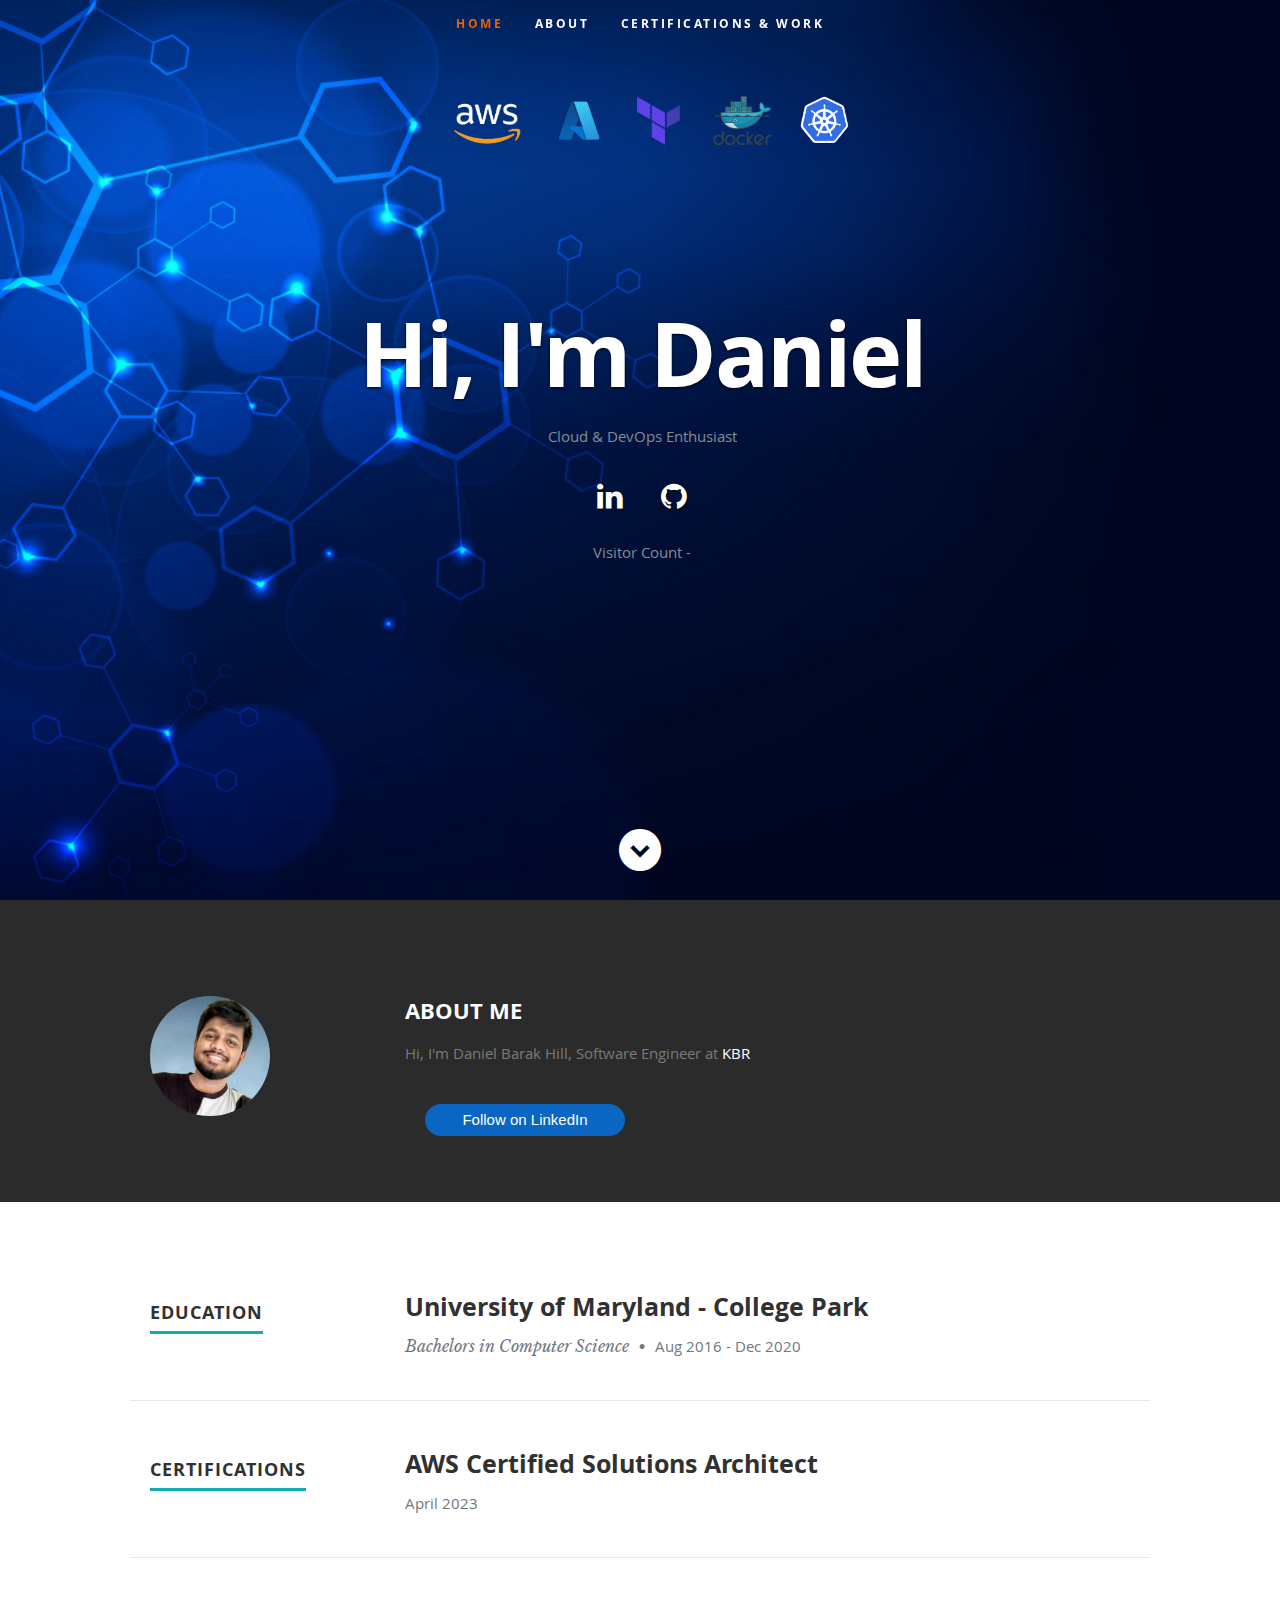
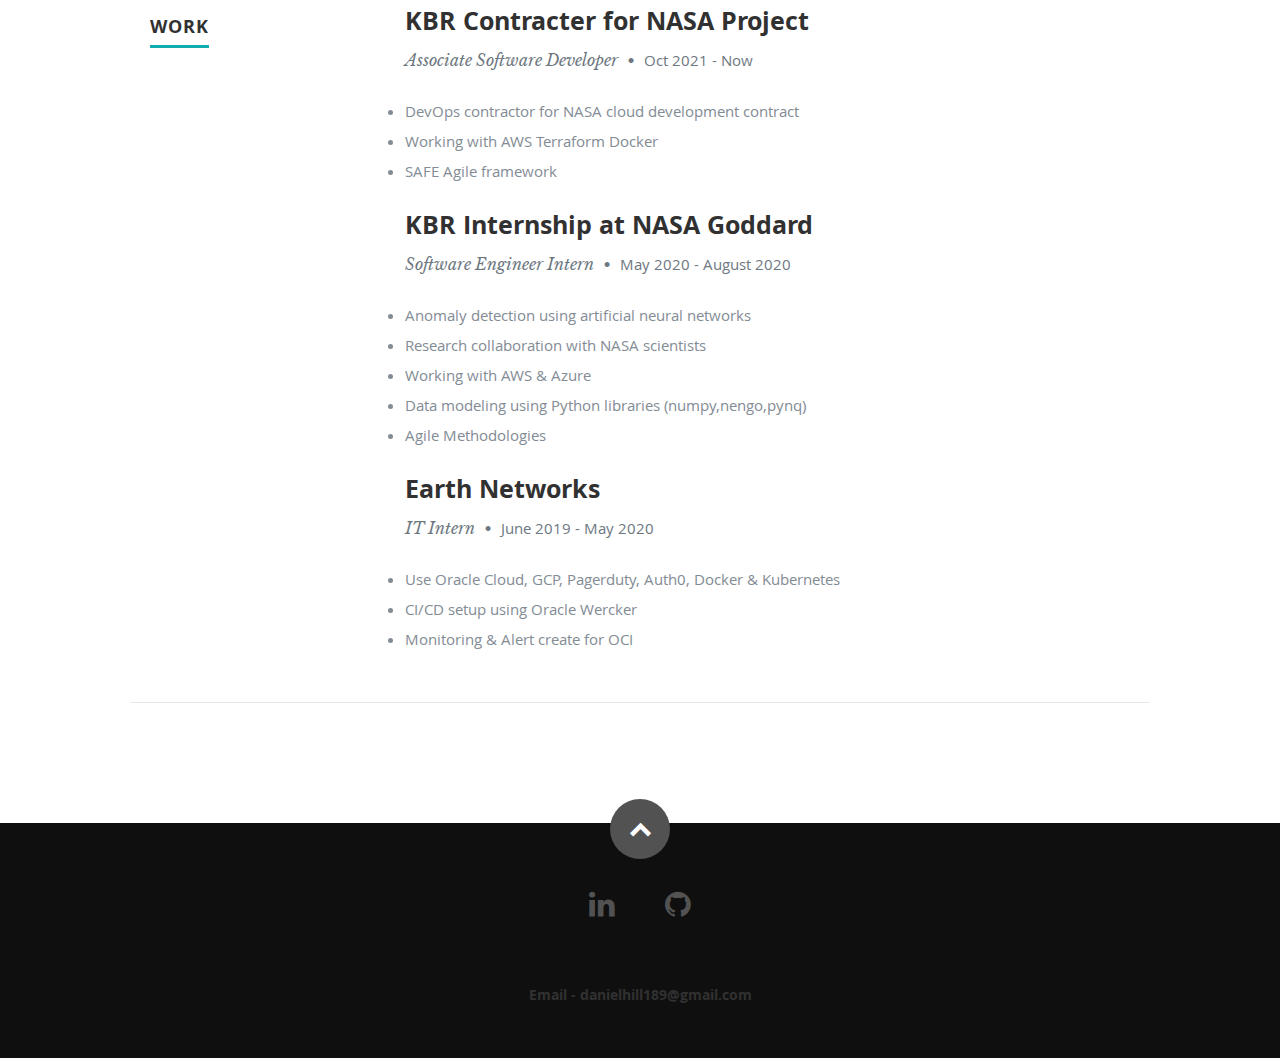
==== index.html @ fa8e071f "Add files via upload" ====
<!DOCTYPE html>
<!--[if lt IE 8 ]><html class="no-js ie ie7" lang="en"> <![endif]-->
<!--[if IE 8 ]><html class="no-js ie ie8" lang="en"> <![endif]-->
<!--[if (gte IE 8)|!(IE)]><!-->
<html class="no-js" lang="en">
<!--<![endif]-->

<head>

   <!--- Basic Page Needs
   ================================================== -->
   <meta charset="utf-8">
   <title>Daniel Barak Hill</title>
   <meta name="description" content="">
   <meta name="author" content="">

   <!-- Mobile Specific Metas
   ================================================== -->
   <meta name="viewport" content="width=device-width, initial-scale=1, maximum-scale=1">

   <!-- CSS
    ================================================== -->
   <link rel="stylesheet" href="css/default.css">
   <link rel="stylesheet" href="css/layout.css">
   <link rel="stylesheet" href="css/media-queries.css">
   <link rel="stylesheet" href="css/magnific-popup.css">

   <!-- Script
   ================================================== -->
   <script src="js/modernizr.js"></script>
   <script src="main.js"></script>

   <!-- Favicons
	================================================== -->
   <link rel="shortcut icon" href="favicon.png">

   <style>
      .libutton {
         display: flex;
         flex-direction: column;
         justify-content: center;
         padding: 7px;
         text-align: center;
         outline: none;
         text-decoration: none !important;
         color: #ffffff !important;
         width: 200px;
         height: 32px;
         border-radius: 16px;
         background-color: #0A66C2;
         font-family: "SF Pro Text", Helvetica, sans-serif;
      }
   </style>

</head>

<body>

   <!-- Header
   ================================================== -->
   <header id="home">

      <nav id="nav-wrap">

         <a class="mobile-btn" href="#nav-wrap" title="Show navigation">Show navigation</a>
         <a class="mobile-btn" href="#" title="Hide navigation">Hide navigation</a>

         <ul id="nav" class="nav">
            <li class="current"><a class="smoothscroll" href="#home">Home</a></li>
            <li><a class="smoothscroll" href="#about">About</a></li>
            <li><a class="smoothscroll" href="#resume">Certifications & Work</a></li>
         </ul> <!-- end #nav -->

      </nav> <!-- end #nav-wrap -->

      <div class="row banner">
         <div class="banner-text">
            <h1 class="responsive-headline">Hi, I'm Daniel</h1>

            <p>Cloud & DevOps Enthusiast</p>
            <ul class="social">
               <li><a href="https://www.linkedin.com/in/daniel-hill-76795a46/"><i class="fa fa-linkedin"></i></a></li>
               <li><a href="https://github.com/danielhill15"><i class="fa fa-github"></i></a></li>
               </li>
            </ul>
            Visitor Count - <span id="visitor_counter" style="font-size: large" />
         </div>
      </div>

      <p class="scrolldown">
         <a class="smoothscroll" href="#about"><i class="icon-down-circle"></i></a>
      </p>

   </header> <!-- Header End -->


   <!-- About Section
   ================================================== -->
   <section id="about">

      <div class="row">

         <div class="three columns">

            <img class="profile-pic" src="images/me.png" alt="" />

         </div>

         <div class="nine columns main-col">

            <h2>ABOUT ME</h2>

            <p> Hi, I'm Daniel Barak Hill, <span>Software Engineer at <a
                     href="https://www.kbr.com/en">KBR</a></span>
               <!-- and <span>Article Writter</span> related to Cloud & DevOps. <span><a
                     href="https://dev.to/lasanthasilva">Dev.to</a></span>|<span><a
                     href="https://medium.com/@lsanjeewa947">Medium</a></span>|<span><a
                     href="https://www.youtube.com/channel/UCUo3VtsWbCIH1twIsJbVuPg">Youtube</a></span> -->

               <!-- <div class="columns download">
               <p>
                  <a href="#" class="button"><i class="fa fa-download"></i>Download Resume</a>
               </p>
            </div> -->
            <div class="columns download">
               <a class="libutton"
                  href="www.linkedin.com/comm/mynetwork/discovery-see-all?usecase=PEOPLE_FOLLOWS&followMember=daniel-hill-76795a46"
                  target="_blank">Follow on LinkedIn</a>
            </div>

         </div> <!-- end .main-col -->

      </div>

   </section> <!-- About Section End-->


   <!-- Resume Section
   ================================================== -->
   <section id="resume">

      <!-- Education
      ----------------------------------------------- -->
      <div class="row education">

         <div class="three columns header-col">
            <h1><span>Education</span></h1>
         </div>

         <div class="nine columns main-col">

            <div class="row item">

               <div class="twelve columns">

                  <h3>University of Maryland - College Park</h3>
                  <p class="info">Bachelors in Computer Science <span>&bull;</span> <em class="date">Aug
                        2016 - Dec 2020</em></p>

               </div>

            </div>

           <!--  <div class="row item">

               <div class="twelve columns">

                  <h3>Azure Fundamentals AZ-900</h3>
                  <p class="info"><em class="date">Nov 2021</em></p>

               </div>

            </div> item end

            <div class="row item">

               <div class="twelve columns">

                  <h3>Microsoft Security, Compliance, and
                     Identity Fundamentals SC-900</h3>
                  <p class="info"><em class="date">April 2022</em></p>

               </div>

            </div> item end

            <div class="row item">

               <div class="twelve columns">

                  <h3>Oracle Cloud Infrastructure Foundations
                     2021 Certified Associate</h3>
                  <p class="info"><em class="date">Nov 2021</em></p>

               </div>

            </div> item end

            <div class="row item">

               <div class="twelve columns">

                  <h3>PagerDuty Foundational Practitioner</h3>
                  <p class="info"><em class="date">July 2021</em></p>

               </div>

            </div> item end -->

            <!-- <div class="row item">

               <div class="twelve columns">

                  <h3>GCP - Qwicklabs</h3>
                  <p class="info"><a
                        href="https://www.qwiklabs.com/public_profiles/66441f0e-89d7-4a0f-8b82-837f150baed9">Badges</a>
                  </p>

               </div>

            </div> item end -->

         </div> <!-- main-col end -->

      </div> <!-- End Education -->

       <!-- Certifications
      ----------------------------------------------- -->
      <div class="row education">

         <div class="three columns header-col">
            <h1><span>Certifications</span></h1>
         </div>

         <div class="nine columns main-col">

            <div class="row item">

               <div class="twelve columns">

                  <h3>AWS Certified Solutions Architect</h3>
                  <p class="info"><em class="date">April 2023</em></p>

               </div>

            </div>

           <!--  <div class="row item">

               <div class="twelve columns">

                  <h3>Azure Fundamentals AZ-900</h3>
                  <p class="info"><em class="date">Nov 2021</em></p>

               </div>

            </div> item end

            <div class="row item">

               <div class="twelve columns">

                  <h3>Microsoft Security, Compliance, and
                     Identity Fundamentals SC-900</h3>
                  <p class="info"><em class="date">April 2022</em></p>

               </div>

            </div> item end

            <div class="row item">

               <div class="twelve columns">

                  <h3>Oracle Cloud Infrastructure Foundations
                     2021 Certified Associate</h3>
                  <p class="info"><em class="date">Nov 2021</em></p>

               </div>

            </div> item end

            <div class="row item">

               <div class="twelve columns">

                  <h3>PagerDuty Foundational Practitioner</h3>
                  <p class="info"><em class="date">July 2021</em></p>

               </div>

            </div> item end -->

            <!-- <div class="row item">

               <div class="twelve columns">

                  <h3>GCP - Qwicklabs</h3>
                  <p class="info"><a
                        href="https://www.qwiklabs.com/public_profiles/66441f0e-89d7-4a0f-8b82-837f150baed9">Badges</a>
                  </p>

               </div>

            </div> item end -->

         </div> <!-- main-col end -->

      </div> <!-- End Education -->

      <!-- Work
      ----------------------------------------------- -->
      <div class="row work">

         <div class="three columns header-col">
            <h1><span>Work</span></h1>
         </div>

         <div class="nine columns main-col">

            <div class="row item">

               <div class="twelve columns">

                  <h3>KBR Contracter for NASA Project</h3>
                  <p class="info">Associate Software Developer <span>&bull;</span> <em class="date">Oct
                        2021 - Now</em></p>

                  <p>
                     <li>DevOps contractor for NASA cloud development contract</li>
                     <li>Working with AWS Terraform Docker</li>
                     <li>SAFE Agile framework</li>
                  </p>

               </div>

            </div>

            <div class="row item">


               <div class="twelve columns">

                  <h3>KBR Internship at NASA Goddard</h3>
                  <p class="info">Software Engineer Intern <span>&bull;</span> <em class="date">May
                        2020 - August 2020</em></p>

                  <p>
                     <li>Anomaly detection using artificial neural networks</li>
                     <li>Research collaboration with NASA scientists</li>
                     <li>Working with AWS & Azure</li>
                     <li>Data modeling using Python libraries (numpy,nengo,pynq)</li>
                     <li>Agile Methodologies</li>
                  </p>

               </div>

            </div>

            <div class="row item">

               <div class="twelve columns">

                  <h3>Earth Networks</h3>
                  <p class="info">IT Intern <span>&bull;</span> <em class="date">June 2019 - May
                        2020</em></p>

                  <p>
                     <li>Use Oracle Cloud, GCP, Pagerduty, Auth0, Docker & Kubernetes</li>
                     <li>CI/CD setup using Oracle Wercker</li>
                     <li>Monitoring & Alert create for OCI</li>
                  </p>

               </div>

            </div>

         </div> <!-- main-col end -->

      </div> <!-- End Work -->

   </section> <!-- Resume Section End-->


   <!-- footer
   ================================================== -->
   <footer>

      <div class="row">

         <div class="twelve columns">

            <ul class="social-links">
               <li><a href="https://www.linkedin.com/in/daniel-hill-76795a46/"><i class="fa fa-linkedin"></i></a></li>
               <li><a href="https://github.com/danielhill15"><i class="fa fa-github"></i></a></li>
            </ul>

            <!-- <ul class="copyright">
               <a href="https://sanju2.github.io/"> By Daniel Barak Hill 2022 </a>
            </ul> -->

            <br>
            <h6>Email - danielhill189@gmail.com</h6>
            <!-- <h6>Mobile No - +301XXXXXXX</h6> -->

            </ul>

         </div>

         <div id="go-top"><a class="smoothscroll" title="Back to Top" href="#home"><i class="icon-up-open"></i></a>
         </div>

      </div>

   </footer> <!-- Footer End-->

   <!-- Java Script
   ================================================== -->
   <script src="http://ajax.googleapis.com/ajax/libs/jquery/1.10.2/jquery.min.js"></script>
   <script>window.jQuery || document.write('<script src="js/jquery-1.10.2.min.js"><\/script>')</script>
   <script type="text/javascript" src="js/jquery-migrate-1.2.1.min.js"></script>

   <script src="js/jquery.flexslider.js"></script>
   <script src="js/waypoints.js"></script>
   <script src="js/jquery.fittext.js"></script>
   <script src="js/magnific-popup.js"></script>
   <script src="js/init.js"></script>
   <!-- <script>
      fetch('https://klwawx925m.execute-api.us-east-2.amazonaws.com/dev')
         .then(response => response.json())
         .then((data) => {
            document.getElementById('visitor_counter').innerText = data.Count
         })
   </script> -->

</body>

</html>
---- css/default.css ----
/*
=====================================================================
*   Ceevee v1.0 Default Stylesheet
*   url: styleshout.com
*   03-17-2014
=====================================================================

TOC:
a. Webfonts and Icon fonts
b. Reset
c. Default Styles
   1. Basic
   2. Typography
   3. Links
   4. Images
   5. Buttons
   6. Forms
d. Grid
e. Others
   1. Clearing
   2. Misc

=====================================================================  */

/* ------------------------------------------------------------------ */
/* a. Webfonts and Icon fonts
 ------------------------------------------------------------------ */

@import url("fonts.css");
@import url("fontello/css/fontello.css");
@import url("font-awesome/css/font-awesome.min.css");

/* ------------------------------------------------------------------
/* b. Reset
      Adapted from:
      Normalize.css - https://github.com/necolas/normalize.css/
      HTML5 Doctor Reset - html5doctor.com/html-5-reset-stylesheet/
/* ------------------------------------------------------------------ */

html, body, div, span, object, iframe,
h1, h2, h3, h4, h5, h6, p, blockquote, pre,
abbr, address, cite, code,
del, dfn, em, img, ins, kbd, q, samp,
small, strong, sub, sup, var,
b, i,
dl, dt, dd, ol, ul, li,
fieldset, form, label, legend,
table, caption, tbody, tfoot, thead, tr, th, td,
article, aside, canvas, details, figcaption, figure,
footer, header, hgroup, menu, nav, section, summary,
time, mark, audio, video {
   margin: 0;
   padding: 0;
   border: 0;
   outline: 0;
   font-size: 100%;
   vertical-align: baseline;
   background: transparent;
}

article,aside,details,figcaption,figure,
footer,header,hgroup,menu,nav,section {
   display: block;
}

audio,
canvas,
video {
   display: inline-block;
}

audio:not([controls]) {
   display: none;
   height: 0;
}

[hidden] { display: none; }

code, kbd, pre, samp {
   font-family: monospace, serif;
   font-size: 1em;
}

pre {
   white-space: pre;
   white-space: pre-wrap;
   word-wrap: break-word;
}

blockquote, q { quotes: &#8220 &#8220; }

blockquote:before, blockquote:after,
q:before, q:after {
   content: '';
   content: none;
}

ins {
   background-color: #ff9;
   color: #000;
   text-decoration: none;
}

mark {
   background-color: #A7F4F6;
   color: #555;
}

del { text-decoration: line-through; }

abbr[title], dfn[title] {
   border-bottom: 1px dotted;
   cursor: help;
}

table {
   border-collapse: collapse;
   border-spacing: 0;
}


/* ------------------------------------------------------------------ */
/* c. Default and Basic Styles
      Adapted from:
      Skeleton CSS Framework - http://www.getskeleton.com/
      Typeplate Typographic Starter Kit - http://typeplate.com/
/* ------------------------------------------------------------------ */

/*  1. Basic  ------------------------------------------------------- */

*,
*:before,
*:after {
   -moz-box-sizing: border-box;
   -webkit-box-sizing: border-box;
   box-sizing: border-box;
}

html {
   font-size: 62.5%;
   -webkit-font-smoothing: antialiased;
}

body {
   background: #fff;
   font-family: 'opensans-regular', sans-serif;
   font-weight: normal;
   font-size: 15px;
   line-height: 30px;
	color: #838C95;

   -webkit-font-smoothing: antialiased; /* Fix for webkit rendering */
	-webkit-text-size-adjust: 100%;
}

/*  2. Typography
       Vertical rhythm with leading derived from 6
--------------------------------------------------------------------- */

h1, h2, h3, h4, h5, h6 {
   color: #313131;
	font-family: 'opensans-bold', sans-serif;
   font-weight: normal;
}
h1 a, h2 a, h3 a, h4 a, h5 a, h6 a { font-weight: inherit; }
h1 { font-size: 38px; line-height: 42px; margin-bottom: 12px; letter-spacing: -1px; }
h2 { font-size: 28px; line-height: 36px; margin-bottom: 6px; }
h3 { font-size: 22px; line-height: 30px; margin-bottom: 12px; }
h4 { font-size: 20px; line-height: 30px; margin-bottom: 6px; }
h5 { font-size: 18px; line-height: 30px; }
h6 { font-size: 14px; line-height: 30px; }
.subheader { }

p { margin: 0 0 30px 0; }
p img { margin: 0; }
p.lead {
   font: 19px/36px 'opensans-light', sans-serif;
   margin-bottom: 18px;
}

/* for 'em' and 'strong' tags, font-size and line-height should be same with
the body tag due to rendering problems in some browsers */
em { font: 15px/30px 'opensans-italic', sans-serif; }
strong, b { font: 15px/30px 'opensans-bold', sans-serif; }
small { font-size: 11px; line-height: inherit; }

/*	Blockquotes */
blockquote {
   margin: 30px 0px;
   padding-left: 40px;
   position: relative;
}
blockquote:before {
   content: "\201C";
   opacity: 0.45;
   font-size: 80px;
   line-height: 0px;
   margin: 0;
   font-family: arial, sans-serif;

   position: absolute;
   top:  30px;
	left: 0;
}
blockquote p {
   font-family: 'librebaskerville-italic', serif;
   padding: 0;
   font-size: 18px;
   line-height: 36px;
}
blockquote cite {
   display: block;
   font-size: 12px;
   font-style: normal;
   line-height: 18px;
}
blockquote cite:before { content: "\2014 \0020"; }
blockquote cite a,
blockquote cite a:visited { color: #8B9798; border: none }

/* ---------------------------------------------------------------------
/*  Pull Quotes Markup
/*
    <aside class="pull-quote">
		<blockquote>
			<p></p>
		</blockquote>
	 </aside>
/*
/* --------------------------------------------------------------------- */
.pull-quote {
   position: relative;
	padding: 18px 30px 18px 0px;
}
.pull-quote:before,
.pull-quote:after {
	height: 1em;
	opacity: 0.45;
	position: absolute;
	font-size: 80px;
   font-family: Arial, Sans-Serif;
}
.pull-quote:before {
	content: "\201C";
	top:  33px;
	left: 0;
}
.pull-quote:after {
	content: '\201D';
	bottom: -33px;
	right: 0;
}
.pull-quote blockquote {
   margin: 0;
}
.pull-quote blockquote:before {
   content: none;
}

/* Abbreviations */
abbr {
   font-family: 'opensans-bold', sans-serif;
	font-variant: small-caps;
	text-transform: lowercase;
   letter-spacing: .5px;
	color: gray;
}
abbr:hover { cursor: help; }

/* drop cap */
.drop-cap:first-letter {
	float: left;
	margin: 0;
	padding: 14px 6px 0 0;
	font-size: 84px;
	font-family: /* Copperplate */ 'opensans-bold', sans-serif;
   line-height: 60px;
	text-indent: 0;
	background: transparent;
	color: inherit;
}

hr { border: solid #E3E3E3; border-width: 1px 0 0; clear: both; margin: 11px 0 30px; height: 0; }


/*  3. Links  ------------------------------------------------------- */

a, a:visited {
   text-decoration: none;
   outline: 0;
   color: #11ABB0;

   -webkit-transition: color .3s ease-in-out;
   -moz-transition: color .3s ease-in-out;
   -o-transition: color .3s ease-in-out;
   transition: color .3s ease-in-out;
}
a:hover, a:focus { color: #313131; }
p a, p a:visited { line-height: inherit; }


/*  4. List  --------------------------------------------------------- */

ul, ol { margin-bottom: 24px; margin-top: 12px; }
ul { list-style: none outside; }
ol { list-style: decimal; }
ol, ul.square, ul.circle, ul.disc { margin-left: 30px; }
ul.square { list-style: square outside; }
ul.circle { list-style: circle outside; }
ul.disc { list-style: disc outside; }
ul ul, ul ol,
ol ol, ol ul { margin: 6px 0 6px 30px; }
ul ul li, ul ol li,
ol ol li, ol ul li { margin-bottom: 6px; }
li { line-height: 18px; margin-bottom: 12px; }
ul.large li { }
li p { }

/* ---------------------------------------------------------------------
/*  Stats Tab Markup

    <ul class="stats-tabs">
		<li><a href="#">[value]<b>[name]</b></a></li>
	 </ul>

    Extend this object into your markup.
/*
/* --------------------------------------------------------------------- */
.stats-tabs {
   padding: 0;
   margin: 24px 0;
}
.stats-tabs li {
	display: inline-block;
	margin: 0 10px 18px 0;
	padding: 0 10px 0 0;
	border-right: 1px solid #ccc;
}
.stats-tabs li:last-child {
	margin: 0;
	padding: 0;
	border: none;
}
.stats-tabs li a {
	display: inline-block;
	font-size: 22px;
	font-family: 'opensans-bold', sans-serif;
   border: none;
   color: #313131;
}
.stats-tabs li a:hover {
   color:#11ABB0;
}
.stats-tabs li a b {
	display: block;
	margin: 6px 0 0 0;
	font-size: 13px;
	font-family: 'opensans-regular', sans-serif;
   color: #8B9798;
}

/* definition list */
dl { margin: 12px 0; }
dt { margin: 0; color:#11ABB0; }
dd { margin: 0 0 0 20px; }

/* Lining Definition Style Markup */
.lining dt,
.lining dd {
	display: inline;
	margin: 0;
}
.lining dt + dt:before,
.lining dd + dt:before {
	content: "\A";
	white-space: pre;
}
.lining dd + dd:before {
	content: ", ";
}
.lining dd:before {
	content: ": ";
	margin-left: -0.2em;
}

/* Dictionary Definition Style Markup */
.dictionary-style dt {
	display: inline;
	counter-reset: definitions;
}
.dictionary-style dt + dt:before {
	content: ", ";
	margin-left: -0.2em;
}
.dictionary-style dd {
	display: block;
	counter-increment: definitions;
}
.dictionary-style dd:before {
	content: counter(definitions, decimal) ". ";
}

/* Pagination */
.pagination {
   margin: 36px auto;
   text-align: center;
}
.pagination ul li {
   display: inline-block;
   margin: 0;
   padding: 0;
}
.pagination .page-numbers {
   font: 15px/18px 'opensans-bold', sans-serif;
   display: inline-block;
   padding: 6px 10px;
   margin-right: 3px;
   margin-bottom: 6px;
	color: #6E757C;
	background-color: #E6E8EB;

	-webkit-transition: all 200ms ease-in-out;
	-moz-transition: all 200ms ease-in-out;
	-o-transition: all 200ms ease-in-out;
	-ms-transition: all 200ms ease-in-out;
	transition: all 200ms ease-in-out;

   -moz-border-radius: 3px;
   -webkit-border-radius: 3px;
   -khtml-border-radius: 3px;
	border-radius: 3px;
}
.pagination .page-numbers:hover {
   background: #838A91;
   color: #fff;
}
.pagination .current,
.pagination .current:hover {
   background-color: #11ABB0;
   color: #fff;
}
.pagination .inactive,
.pagination .inactive:hover {
   background-color: #E6E8EB;
	color: #A9ADB2;
}
.pagination .prev, .pagination .next {}

/*  5. Images  --------------------------------------------------------- */

img {
   max-width: 100%;
   height: auto;
}
img.pull-right { margin: 12px 0px 0px 18px; }
img.pull-left { margin: 12px 18px 0px 0px; }

/*  6. Buttons  --------------------------------------------------------- */

.button,
.button:visited,
button,
input[type="submit"],
input[type="reset"],
input[type="button"] {
   font: 16px/30px 'opensans-bold', sans-serif;
   background: #11ABB0;
   display: inline-block;
	text-decoration: none;
   letter-spacing: 0;
   color: #fff;
	padding: 12px 20px;
	margin-bottom: 18px;
   border: none;
   cursor: pointer;
   height: auto;

   -webkit-transition: all .2s ease-in-out;
	-moz-transition: all .2s ease-in-out;
	-o-transition: all .2s ease-in-out;
	-ms-transition: all .2s ease-in-out;
	transition: all .2s ease-in-out;

   -moz-border-radius: 3px;
   -webkit-border-radius: 3px;
   -khtml-border-radius: 3px;
   border-radius: 3px;
}

.button:hover,
button:hover,
input[type="submit"]:hover,
input[type="reset"]:hover,
input[type="button"]:hover {
   background: #3d4145;
   color: #fff;
}

.button:active,
button:active,
input[type="submit"]:active,
input[type="reset"]:active,
input[type="button"]:active {
   background: #3d4145;
   color: #fff;
}

.button.full-width,
button.full-width,
input[type="submit"].full-width,
input[type="reset"].full-width,
input[type="button"].full-width {
	width: 100%;
	padding-left: 0 !important;
	padding-right: 0 !important;
	text-align: center;
}

/* Fix for odd Mozilla border & padding issues */
button::-moz-focus-inner,
input::-moz-focus-inner {
    border: 0;
    padding: 0;
}


/*  7. Forms  --------------------------------------------------------- */

form { margin-bottom: 24px; }
fieldset { margin-bottom: 24px; }

input[type="text"],
input[type="password"],
input[type="email"],
textarea,
select {
   display: block;
   padding: 18px 15px;
   margin: 0 0 24px 0;
   border: 0;
   outline: none;
   vertical-align: middle;
   min-width: 225px;
	max-width: 100%;
   font-size: 15px;
   line-height: 24px;
	color: #647373;
	background: #D3D9D9;

}

/* select { padding: 0;
   width: 220px;
   } */

input[type="text"]:focus,
input[type="password"]:focus,
input[type="email"]:focus,
textarea:focus {
   color: #B3B7BC;
	background-color: #3d4145;
}

textarea { min-height: 220px; }

label,
legend {
   font: 16px/24px 'opensans-bold', sans-serif;
	margin: 12px 0;
   color: #3d4145;
   display: block;
}
label span,
legend span {
	color: #8B9798;
   font: 14px/24px 'opensans-regular', sans-serif;
}

input[type="checkbox"],
input[type="radio"] {
    font-size: 15px;
    color: #737373;
}

input[type="checkbox"] { display: inline; }

/* ------------------------------------------------------------------ */
/* d. Grid
---------------------------------------------------------------------
   gutter = 40px.
/* ------------------------------------------------------------------ */

/* default
--------------------------------------------------------------- */
.row {
   width: 96%;
   max-width: 1020px;
   margin: 0 auto;
}
/* fixed width for IE8 */
.ie .row { width: 1000px ; }

.narrow .row { max-width: 980px; }

.row .row { width: auto; max-width: none; margin: 0 -20px; }

/* row clearing */
.row:before,
.row:after {
    content: " ";
    display: table;
}
.row:after {
    clear: both;
}

.column, .columns {
   position: relative;
   padding: 0 20px;
   min-height: 1px;
   float: left;
}
.column.centered, .columns.centered  {
    float: none;
    margin: 0 auto;
}

/* removed gutters */
.row.collapsed > .column,
.row.collapsed > .columns,
.column.collapsed, .columns.collapsed  { padding: 0; }

[class*="column"] + [class*="column"]:last-child { float: right; }
[class*="column"] + [class*="column"].end { float: right; }

/* column widths */
.row .one         { width: 8.33333%; }
.row .two         { width: 16.66667%; }
.row .three       { width: 25%; }
.row .four        { width: 33.33333%; }
.row .five        { width: 41.66667%; }
.row .six         { width: 50%; }
.row .seven       { width: 58.33333%; }
.row .eight       { width: 66.66667%; }
.row .nine        { width: 75%; }
.row .ten         { width: 83.33333%; }
.row .eleven      { width: 91.66667%; }
.row .twelve      { width: 100%; }

/* Offsets */
.row .offset-1    { margin-left: 8.33333%; }
.row .offset-2    { margin-left: 16.66667%; }
.row .offset-3    { margin-left: 25%; }
.row .offset-4    { margin-left: 33.33333%; }
.row .offset-5    { margin-left: 41.66667%; }
.row .offset-6    { margin-left: 50%; }
.row .offset-7    { margin-left: 58.33333%; }
.row .offset-8    { margin-left: 66.66667%; }
.row .offset-9    { margin-left: 75%; }
.row .offset-10   { margin-left: 83.33333%; }
.row .offset-11   { margin-left: 91.66667%; }

/* Push/Pull */
.row .push-1      { left: 8.33333%; }
.row .pull-1      { right: 8.33333%; }
.row .push-2      { left: 16.66667%; 	}
.row .pull-2      { right: 16.66667%; }
.row .push-3      { left: 25%; }
.row .pull-3      { right: 25%;	}
.row .push-4      { left: 33.33333%; }
.row .pull-4      { right: 33.33333%; }
.row .push-5      { left: 41.66667%; }
.row .pull-5      { right: 41.66667%; }
.row .push-6      { left: 50%; }
.row .pull-6      { right: 50%; }
.row .push-7      { left: 58.33333%; }
.row .pull-7      { right: 58.33333%; }
.row .push-8      { left: 66.66667%; 	}
.row .pull-8      { right: 66.66667%; }
.row .push-9      { left: 75%; }
.row .pull-9      { right: 75%; }
.row .push-10     { left: 83.33333%; }
.row .pull-10     { right: 83.33333%; }
.row .push-11     { left: 91.66667%; }
.row .pull-11     { right: 91.66667%; }

/* block grids
--------------------------------------------------------------------- */
.bgrid-sixths [class*="column"]   { width: 16.66667%; }
.bgrid-quarters [class*="column"] { width: 25%; }
.bgrid-thirds [class*="column"]   { width: 33.33333%; }
.bgrid-halves [class*="column"]   { width: 50%; }

[class*="bgrid"] [class*="column"] + [class*="column"]:last-child { float: left; }

/* Left clearing for block grid columns - columns that changes width in
different screen sizes. Allows columns with different heights to align
properly.
--------------------------------------------------------------------- */
.first { clear: left; }   /* first column in default screen */
.s-first { clear: none; } /* first column in smaller screens */

/* smaller screens
--------------------------------------------------------------- */
@media only screen and (max-width: 900px) {

   /* block grids on small screens */
   .s-bgrid-sixths [class*="column"]   { width: 16.66667%; }
   .s-bgrid-quarters [class*="column"] { width: 25%; }
   .s-bgrid-thirds [class*="column"]   { width: 33.33333%; }
   .s-bgrid-halves [class*="column"]   { width: 50%; }

   /* block grids left clearing */
   .first { clear: none; }
   .s-first { clear: left; }

}

/* mobile wide/smaller tablets
--------------------------------------------------------------- */
@media only screen and (max-width: 767px) {

   .row {
	   width: 460px;
	   margin: 0 auto;
      padding: 0;
	}
   .column, .columns {
	   width: auto !important;
	   float: none;
	   margin-left: 0;
	   margin-right: 0;
      padding: 0 30px;
   }
   .row .row { width: auto; max-width: none; margin: 0 -30px; }

   [class*="column"] + [class*="column"]:last-child { float: none; }
   [class*="bgrid"] [class*="column"] + [class*="column"]:last-child { float: none; }

   /* Offsets */
   .row .offset-1    { margin-left: 0%; }
   .row .offset-2    { margin-left: 0%; }
   .row .offset-3    { margin-left: 0%; }
   .row .offset-4    { margin-left: 0%; }
   .row .offset-5    { margin-left: 0%; }
   .row .offset-6    { margin-left: 0%; }
   .row .offset-7    { margin-left: 0%; }
   .row .offset-8    { margin-left: 0%; }
   .row .offset-9    { margin-left: 0%; }
   .row .offset-10   { margin-left: 0%; }
   .row .offset-11   { margin-left: 0%; }
}

/* mobile narrow
--------------------------------------------------------------- */
@media only screen and (max-width: 460px) {

   .row { width: auto; }

}

/* larger screens
--------------------------------------------------------------- */
@media screen and (min-width: 1200px) {

   .wide .row { max-width: 1180px; }

}

/* ------------------------------------------------------------------ */
/* e. Others
/* ------------------------------------------------------------------ */

/*  1. Clearing
    (http://nicolasgallagher.com/micro-clearfix-hack/
--------------------------------------------------------------------- */

.cf:before,
.cf:after {
    content: " ";
    display: table;
}
.cf:after {
    clear: both;
}

/*  2. Misc -------------------------------------------------------- */

.remove-bottom { margin-bottom: 0 !important; }
.half-bottom { margin-bottom: 12px !important; }
.add-bottom { margin-bottom: 24px !important; }
.no-border { border: none; }

.text-center  { text-align: center !important; }
.text-left    { text-align: left !important; }
.text-right   { text-align: right !important; }
.pull-left    { float: left !important; }
.pull-right   { float: right !important; }
.align-center {
	margin-left: auto !important;
	margin-right: auto !important;
	text-align: center !important;
}
---- css/layout.css ----
/*
=====================================================================
*   Ceevee v1.0 Layout Stylesheet
*   url: styleshout.com
*   03-18-2014
=====================================================================

   TOC:
   a. General Styles
   b. Header Styles
   c. About Section
   d. Resume Section
   e. Portfolio Section
   f. Call To Action Section
   g. Testimonials Section
   h. Contact Section
   i. Footer

===================================================================== */

/* ------------------------------------------------------------------ */
/* a. General Styles
/* ------------------------------------------------------------------ */

body { background: #0f0f0f; }

/* ------------------------------------------------------------------ */
/* b. Header Styles
/* ------------------------------------------------------------------ */

header {
   position: relative;
   height: 800px;
   min-height: 500px;
   width: 100%;
   background: #161415 url(../images/header-background.png) no-repeat top center;
   background-size: cover !important;
	-webkit-background-size: cover !important;
   text-align: center;
   overflow: hidden;
}

/* vertically center banner section */
header:before {
   content: '';
   display: inline-block;
   vertical-align: middle;
   height: 100%;
}
header .banner {
   display: inline-block;
   vertical-align: middle;
   margin: 0 auto;
   width: 85%;
   padding-bottom: 30px;s
   text-align: center;
}

header .banner-text { width: 100%; }
header .banner-text h1 {
   font: 90px/1.1em 'opensans-bold', sans-serif;
   color: #fff;
   letter-spacing: -2px;
   margin: 0 auto 18px auto;
   text-shadow: 0px 1px 3px rgba(0, 0, 0, .8);
}
header .banner-text h3 {
   font: 18px/1.9em 'librebaskerville-regular', serif;
   color: #A8A8A8;
   margin: 0 auto;
   width: 70%;
   text-shadow: 0px 1px 2px rgba(0, 0, 0, .5);
}
header .banner-text h3 span,
header .banner-text h3 a {
   color: #fff;
}
header .banner-text hr {
   width: 60%;
   margin: 18px auto 24px auto;
   border-color: #2F2D2E;
   border-color: rgba(150, 150, 150, .1);
}

/* header social links */
header .social {
   margin: 24px 0;
   padding: 0;
   font-size: 30px;
   text-shadow: 0px 1px 2px rgba(0, 0, 0, .8);
}
header .social li {
   display: inline-block;
   margin: 0 15px;
   padding: 0;
}
header .social li a { color: #fff; }
header .social li a:hover { color: #11ABB0; }

/* scrolldown link */
header .scrolldown a {
   position: absolute;
   bottom: 30px;
   left: 50%;
   margin-left: -29px;
   color: #fff;
   display: block;
   height: 42px;
   width: 42px;
   font-size: 42px;
   line-height: 42px;
   color: #fff;
   border-radius: 100%;

   -webkit-transition: all .3s ease-in-out;
   -moz-transition: all .3s ease-in-out;
   -o-transition: all .3s ease-in-out;
   transition: all .3s ease-in-out;
}
header .scrolldown a:hover { color: #11ABB0; }

/* primary navigation
--------------------------------------------------------------------- */
#nav-wrap ul, #nav-wrap li, #nav-wrap a {
	 margin: 0;
	 padding: 0;
	 border: none;
	 outline: none;
}

/* nav-wrap */
#nav-wrap {
   font: 12px 'opensans-bold', sans-serif;
   width: 100%;
   text-transform: uppercase;
   letter-spacing: 2.5px;
   margin: 0 auto;
   z-index: 100;
   position: fixed;
   left: 0;
   top: 0;
}
.opaque { background-color: #333; }

/* hide toggle button */
#nav-wrap > a.mobile-btn { display: none; }

ul#nav {
   min-height: 48px;
   width: auto;

   /* center align the menu */
   text-align: center;
}
ul#nav li {
   position: relative;
   list-style: none;
   height: 48px;
   display: inline-block;
}

/* Links */
ul#nav li a {

/* 8px padding top + 8px padding bottom + 32px line-height = 48px */

   display: inline-block;
   padding: 8px 13px;
   line-height: 32px;
	text-decoration: none;
   text-align: left;
   color: #fff;

	-webkit-transition: color .2s ease-in-out;
	-moz-transition: color .2s ease-in-out;
	-o-transition: color .2s ease-in-out;
	-ms-transition: color .2s ease-in-out;
	transition: color .2s ease-in-out;
}

ul#nav li a:active { background-color: transparent !important; }
ul#nav li.current a { color: #F06000; }


/* ------------------------------------------------------------------ */
/* c. About Section
/* ------------------------------------------------------------------ */

#about {
   background: #2B2B2B;
   padding-top: 96px;
   padding-bottom: 66px;
   overflow: hidden;
}

#about a, #about a:visited  { color: #fff; }
#about a:hover, #about a:focus { color: #11ABB0; }

#about h2 {
   font: 22px/30px 'opensans-bold', sans-serif;
   color: #fff;
   margin-bottom: 12px;
}
#about p {
   line-height: 30px;
   color: #7A7A7A;
}
#about .profile-pic {
   position: relative;
   width: 120px;
   height: 120px;
   border-radius: 100%;
}
#about .contact-details { width: 41.66667%; }
#about .download {
   width: 58.33333%;
   padding-top: 6px;
}
#about .main-col { padding-right: 5%; }
#about .download .button {
   margin-top: 6px;
   background: #444;
}
#about .download .button:hover {
   background: #fff;
   color: #2B2B2B;
}
#about .download .button i {
   margin-right: 15px;
   font-size: 20px;
}


/* ------------------------------------------------------------------ */
/* d. Resume Section
/* ------------------------------------------------------------------ */

#resume {
   background: #fff;
   padding-top: 90px;
   padding-bottom: 72px;
   overflow: hidden;
}

#resume a, #resume a:visited  { color: #11ABB0; }
#resume a:hover, #resume a:focus { color: #313131; }

#resume h1 {
   font: 18px/24px 'opensans-bold', sans-serif;
   text-transform: uppercase;
   letter-spacing: 1px;
}
#resume h1 span {
   border-bottom: 3px solid #11ABB0;
   padding-bottom: 6px;
}
#resume h3 {
   font: 25px/30px 'opensans-bold', sans-serif;
}

#resume .header-col { padding-top: 9px; }
#resume .main-col { padding-right: 10%; }

.education, .work {
   margin-bottom: 48px;
   padding-bottom: 24px;
   border-bottom: 1px solid #E8E8E8;
}
#resume .info {
   font: 16px/24px 'librebaskerville-italic', serif;
   color: #6E7881;
   margin-bottom: 18px;
   margin-top: 9px;
}
#resume .info span {
   margin-right: 5px;
   margin-left: 5px;
}
#resume .date {
   font: 15px/24px 'opensans-regular', sans-serif;
   margin-top: 6px;
}

/*----------------------------------------------*/
/*	Skill Bars
/*----------------------------------------------*/

.bars {
	width: 95%;
	float: left;
	padding: 0;
	text-align: left;
}
.bars .skills {
  	margin-top: 36px;
   list-style: none;
}
.bars li {
   position: relative;
  	margin-bottom: 60px;
  	background: #ccc;
  	height: 42px;
  	border-radius: 3px;
}
.bars li em {
	font: 15px 'opensans-bold', sans-serif;
   color: #313131;
	text-transform: uppercase;
   letter-spacing: 2px;
	font-weight: normal;
   position: relative;
	top: -36px;
}
.bar-expand {
   position: absolute;
   left: 0;
   top: 0;

   margin: 0;
   padding-right: 24px;
  	background: #313131;
   display: inline-block;
  	height: 42px;
   line-height: 42px;
   border-radius: 3px 0 0 3px;
}

.photoshop {
  	width: 60%;
  	-moz-animation: photoshop 2s ease;
  	-webkit-animation: photoshop 2s ease;
}
.illustrator {
  	width: 55%;
  	-moz-animation: illustrator 2s ease;
  	-webkit-animation: illustrator 2s ease;
}
.wordpress {
  	width: 50%;
  	-moz-animation: wordpress 2s ease;
  	-webkit-animation: wordpress 2s ease;
}
.css {
  	width: 90%;
  	-moz-animation: css 2s ease;
  	-webkit-animation: css 2s ease;
}
.html5 {
  	width: 80%;
  	-moz-animation: html5 2s ease;
  	-webkit-animation: html5 2s ease;
}
.jquery {
  	width: 50%;
  	-moz-animation: jquery 2s ease;
  	-webkit-animation: jquery 2s ease;
}

@-moz-keyframes photoshop {
  0%   { width: 0px;  }
  100% { width: 60%;  }
}
@-moz-keyframes illustrator {
  0%   { width: 0px;  }
  100% { width: 55%;  }
}
@-moz-keyframes wordpress {
  0%   { width: 0px;  }
  100% { width: 50%;  }
}
@-moz-keyframes css {
  0%   { width: 0px;  }
  100% { width: 90%;  }
}
@-moz-keyframes html5 {
  0%   { width: 0px;  }
  100% { width: 80%;  }
}
@-moz-keyframes jquery {
  0%   { width: 0px;  }
  100% { width: 50%;  }
}

@-webkit-keyframes photoshop {
  0%   { width: 0px;  }
  100% { width: 60%;  }
}
@-webkit-keyframes illustrator {
  0%   { width: 0px;  }
  100% { width: 55%;  }
}
@-webkit-keyframes wordpress {
  0%   { width: 0px;  }
  100% { width: 50%;  }
}
@-webkit-keyframes css {
  0%   { width: 0px;  }
  100% { width: 90%;  }
}
@-webkit-keyframes html5 {
  0%   { width: 0px;  }
  100% { width: 80%;  }
}
@-webkit-keyframes jquery {
  0%   { width: 0px;  }
  100% { width: 50%;  }
}

/* ------------------------------------------------------------------ */
/* e. Portfolio Section
/* ------------------------------------------------------------------ */

#portfolio {
   background: #ebeeee;
   padding-top: 90px;
   padding-bottom: 60px;
}
#portfolio h1 {
   font: 15px/24px 'opensans-semibold', sans-serif;
   text-transform: uppercase;
   letter-spacing: 1px;
   text-align: center;
   margin-bottom: 48px;
   color: #95A3A3;
}

/* Portfolio Content */
#portfolio-wrapper .columns { margin-bottom: 36px; }
.portfolio-item .item-wrap {
   background: #fff;
   overflow: hidden;
   position: relative;

   -webkit-transition: all 0.3s ease-in-out;
	-moz-transition: all 0.3s ease-in-out;
	-o-transition: all 0.3s ease-in-out;
	-ms-transition: all 0.3s ease-in-out;
	transition: all 0.3s ease-in-out;
}
.portfolio-item .item-wrap a {
   display: block;
   cursor: pointer;
}

/* overlay */
.portfolio-item .item-wrap .overlay {
   position: absolute;
   left: 0;
   top: 0;
   width: 100%;
   height: 100%;

	opacity: 0;
	-moz-opacity: 0;
	filter:alpha(opacity=0);

   -webkit-transition: opacity 0.3s ease-in-out;
	-moz-transition: opacity 0.3s ease-in-out;
	-o-transition: opacity 0.3s ease-in-out;
	transition: opacity 0.3s ease-in-out;

   background: url(../images/overlay-bg.png) repeat;
}
.portfolio-item .item-wrap .link-icon {
   display: block;
   color: #fff;
   height: 30px;
   width: 30px;
   font-size: 18px;
   line-height: 30px;
   text-align: center;

   opacity: 0;
	-moz-opacity: 0;
	filter:alpha(opacity=0);

   -webkit-transition: opacity 0.3s ease-in-out;
	-moz-transition: opacity 0.3s ease-in-out;
	-o-transition: opacity 0.3s ease-in-out;
	transition: opacity 0.3s ease-in-out;

   position: absolute;
   top: 50%;
   left: 50%;
   margin-left: -15px;
   margin-top: -15px;
}
.portfolio-item .item-wrap img {
   vertical-align: bottom;
}
.portfolio-item .portfolio-item-meta { padding: 18px }
.portfolio-item .portfolio-item-meta h5 {
   font: 14px/21px 'opensans-bold', sans-serif;
   color: #fff;
}
.portfolio-item .portfolio-item-meta p {
   font: 12px/18px 'opensans-light', sans-serif;
   color: #c6c7c7;
   margin-bottom: 0;
}

/* on hover */
.portfolio-item:hover .overlay {
	opacity: 1;
	-moz-opacity: 1;
	filter:alpha(opacity=100);
}
.portfolio-item:hover .link-icon {
   opacity: 1;
	-moz-opacity: 1;
	filter:alpha(opacity=100);
}

/* popup modal */
.popup-modal {
	max-width: 550px;
	background: #fff;
	position: relative;
	margin: 0 auto;
}
.popup-modal .description-box { padding: 12px 36px 18px 36px; }
.popup-modal .description-box h4 {
   font: 15px/24px 'opensans-bold', sans-serif;
	margin-bottom: 12px;
   color: #111;
}
.popup-modal .description-box p {
	font: 14px/24px 'opensans-regular', sans-serif;
   color: #A1A1A1;
   margin-bottom: 12px;
}
.popup-modal .description-box .categories {
   font: 11px/21px 'opensans-light', sans-serif;
   color: #A1A1A1;
   text-transform: uppercase;
   letter-spacing: 2px;
   display: block;
   text-align: left;
}
.popup-modal .description-box .categories i {
   margin-right: 8px;
}
.popup-modal .link-box {
   padding: 18px 36px;
   background: #111;
   text-align: left;
}
.popup-modal .link-box a {
   color: #fff;
	font: 11px/21px 'opensans-bold', sans-serif;
	text-transform: uppercase;
   letter-spacing: 3px;
   cursor: pointer;
}
.popup-modal a:hover {	color: #00CCCC; }
.popup-modal a.popup-modal-dismiss { margin-left: 24px; }


/* fadein/fadeout effect for modal popup
/* ------------------------------------------------------------------ */

/* content at start */
.mfp-fade.mfp-wrap .mfp-content .popup-modal {
   opacity: 0;
   -webkit-transition: all 200ms ease-in-out;
	-moz-transition: all 200ms ease-in-out;
	-o-transition: all 200ms ease-in-out;
	-ms-transition: all 200ms ease-in-out;
   transition: all 200ms ease-in-out;
}
/* content fadein */
.mfp-fade.mfp-wrap.mfp-ready .mfp-content .popup-modal {
   opacity: 1;
}
/* content fadeout */
.mfp-fade.mfp-wrap.mfp-removing .mfp-content .popup-modal {
   opacity: 0;
}

/* ------------------------------------------------------------------ */
/* f. Call To Action Section
/* ------------------------------------------------------------------ */

#call-to-action {
   background: #212121;
   padding-top: 66px;
   padding-bottom: 48px;
}
#call-to-action h1 {
   font: 18px/24px 'opensans-bold', sans-serif;
   text-transform: uppercase;
   letter-spacing: 3px;
   color: #fff;
}
#call-to-action h1 span { display: none; }
#call-to-action .header-col h1:before {
   font-family: 'FontAwesome';
   content: "\f0ac";
	padding-right: 10px;
	font-size: 72px;
   line-height: 72px;
   text-align: left;
   float: left;
   color: #fff;
}
#call-to-action .action {
   margin-top: 12px;
}
#call-to-action h2 {
   font: 28px/36px 'opensans-bold', sans-serif;
   color: #EBEEEE;
   margin-bottom: 6px;
}
#call-to-action h2 a {
   color: inherit;
}
#call-to-action p {
   color: #636363;
   font-size: 17px;
}
/*#
call-to-action .button {
	color:#fff;
   background: #0D0D0D;
}
*/
#call-to-action .button:hover,
#call-to-action .button:active {
   background: #FFFFFF;
   color: #0D0D0D;
}
#call-to-action p span {
	font-family: 'opensans-semibold', sans-serif; 
	color: #D8D8D8;
}

/* ------------------------------------------------------------------
/* g. Testimonials
/* ------------------------------------------------------------------ */

#testimonials {
   background: #1F1F1F url(../images/testimonials-bg.jpg) no-repeat center center;
   background-size: cover !important;
	-webkit-background-size: cover !important;
   background-attachment: fixed;

   position: relative;
   min-height: 200px;
   width: 100%;
   overflow: hidden;
}
#testimonials .text-container {
   padding-top: 96px;
   padding-bottom: 66px;
}
#testimonials h1 {
   font: 18px/24px 'opensans-bold', sans-serif;   
   text-transform: uppercase;
   letter-spacing: 3px;
   color: #fff;
}
#testimonials h1 span { display: none; }
#testimonials .header-col { padding-top: 9px; }
#testimonials .header-col h1:before {
   font-family: 'FontAwesome';
   content: "\f10d";
	padding-right: 10px;
	font-size: 72px;
   line-height: 72px;
   text-align: left;
   float: left;
   color: #fff;
}

/*	Blockquotes */
#testimonials blockquote {
   margin: 0 0px 30px 0px;
   padding-left: 0;
   position: relative;
   text-shadow: 0px 1px 3px rgba(0, 0, 0, 1);
}
#testimonials blockquote:before { content: none; }
#testimonials blockquote p {
   font-family: 'librebaskerville-italic', serif;
   padding: 0;
   font-size: 24px;
   line-height: 48px;
   color: #fff
}
#testimonials blockquote cite {
   display: block;
   font-size: 12px;
   font-style: normal;
   line-height: 18px;
   color: #fff;
}
#testimonials blockquote cite:before { content: "\2014 \0020"; }
#testimonials blockquote cite a,
#testimonials blockquote cite a:visited { color: #8B9798; border: none }

/* Flex Slider
/* ------------------------------------------------------------------ */

/* Reset */
.flexslider a:active,
.flexslider a:focus  { outline: none; }
.slides,
.flex-control-nav,
.flex-direction-nav { margin: 0; padding: 0; list-style: none; }
.slides li { margin: 0; padding: 0;}

/* Necessary Styles */
.flexslider {
   position: relative;
   zoom: 1;
   margin: 0;
   padding: 0;
}
.flexslider .slides { zoom: 1; }
.flexslider .slides > li { position: relative; }

/* Hide the slides before the JS is loaded. Avoids image jumping */
.flexslider .slides > li { display: none; -webkit-backface-visibility: hidden; }
/* Suggested container for slide animation setups. Can replace this with your own */
.flex-container { zoom: 1; position: relative; }

/* Clearfix for .slides */
.slides:before,
.slides:after {
   content: " ";
   display: table;
}
.slides:after {
   clear: both;
}

/* No JavaScript Fallback */
/* If you are not using another script, such as Modernizr, make sure you
 * include js that eliminates this class on page load */
.no-js .slides > li:first-child { display: block; }

/* Slider Styles */
.slides { zoom: 1; }
.slides > li {
   /*margin-right: 5px; */
   overflow: hidden;
}

/* Control Nav */
.flex-control-nav {
    width: 100%;
    position: absolute;
    bottom: -20px;
    text-align: left;
}
.flex-control-nav li {
    margin: 0 6px;
    display: inline-block;
    zoom: 1;
    *display: inline;
}
.flex-control-paging li a {
    width: 12px;
    height: 12px;
    display: block;
    background: #ddd;
    background: rgba(255, 255, 255, .3);
    cursor: pointer;
    text-indent: -9999px;
    -webkit-border-radius: 20px;
    -moz-border-radius: 20px;
    -o-border-radius: 20px;
    border-radius: 20px;
    box-shadow: inset 0 0 3px rgba(255, 255, 255, .3);
}
.flex-control-paging li a:hover {
    background: #CCC;
    background: rgba(255, 255, 255, .7);
}
.flex-control-paging li a.flex-active {
    background: #fff;
    background: rgba(255, 255, 255, .9);
    cursor: default;
}

/* ------------------------------------------------------------------ */
/* h. Contact Section
/* ------------------------------------------------------------------ */

#contact {
   background: #191919;
   padding-top: 96px;
   padding-bottom: 102px;
   color: #636363;
}
#contact .section-head { margin-bottom: 42px; }

#contact a, #contact a:visited  { color: #11ABB0; }
#contact a:hover, #contact a:focus { color: #fff; }

#contact h1 {
   font: 18px/24px 'opensans-bold', sans-serif;
   text-transform: uppercase;
   letter-spacing: 3px;
   color: #EBEEEE;
   margin-bottom: 6px;
}
#contact h1 span { display: none; }
#contact h1:before {
   font-family: 'FontAwesome';
   content: "\f0e0";
	padding-right: 10px;
	font-size: 72px;
   line-height: 72px;
   text-align: left;
   float: left;
   color: #ebeeee;
}

#contact h4 {
   font: 16px/24px 'opensans-bold', sans-serif;
   color: #EBEEEE;
   margin-bottom: 6px;
}
#contact p.lead {
   font: 18px/36px 'opensans-light', sans-serif;
   padding-right: 3%;
}
#contact .header-col { padding-top: 6px; }


/* contact form */
#contact form { margin-bottom: 30px; }
#contact label {
   font: 15px/24px 'opensans-bold', sans-serif;
   margin: 12px 0;
   color: #EBEEEE;
	display: inline-block;
	float: left;
   width: 26%;
}
#contact input,
#contact textarea,
#contact select {
   padding: 18px 20px;
	color: #eee;
	background: #373233;
	margin-bottom: 42px;
	border: 0;
	outline: none;
   font-size: 15px;
   line-height: 24px;
   width: 65%;
}
#contact input:focus,
#contact textarea:focus,
#contact select:focus {
	color: #fff;
	background-color: #11ABB0;
}
#contact button.submit {
	text-transform: uppercase;
	letter-spacing: 3px;
	color:#fff;
   background: #0D0D0D;
	border: none;
   cursor: pointer;
   height: auto;
   display: inline-block;
	border-radius: 3px;
   margin-left: 26%;
}
#contact button.submit:hover {
	color: #0D0D0D;
	background: #fff;
}
#contact span.required {
	color: #11ABB0;
	font-size: 13px;
}
#message-warning, #message-success {
   display: none;
	background: #0F0F0F;
	padding: 24px 24px;
	margin-bottom: 36px;
   width: 65%;
   margin-left: 26%;
}
#message-warning { color: #D72828; }
#message-success { color: #11ABB0; }

#message-warning i,
#message-success i {
   margin-right: 10px;
}
#image-loader {
   display: none;
   position: relative;
   left: 18px;
   top: 17px;
}


/* Twitter Feed */
#twitter {
   margin-top: 12px;
   padding: 0;
}
#twitter li {
   margin: 6px 0px 12px 0;
   line-height: 30px;
}
#twitter li span {
   display: block;
}
#twitter li b a {
   font: 13px/36px 'opensans-regular', Sans-serif;
   color: #474747 !important;
   border: none;
}


/* ------------------------------------------------------------------ */
/* i. Footer
/* ------------------------------------------------------------------ */

footer {
   padding-top: 48px;
   margin-bottom: 48px;
   color: #303030;
   font-size: 14px;
   text-align: center;
   position: relative;
}

footer a, footer a:visited { color: #525252; }
footer a:hover, footer a:focus { color: #fff; }

/* copyright */
footer .copyright {
    margin: 0;
    padding: 0;
 }
footer .copyright li {
    display: inline-block;
    margin: 0;
    padding: 0;
    line-height: 24px;
}
.ie footer .copyright li {
   display: inline;
}
footer .copyright li:before {
    content: "\2022";
    padding-left: 10px;
    padding-right: 10px;
    color: #095153;
}
footer .copyright  li:first-child:before {
    display: none;
}

/* social links */
footer .social-links {
   margin: 18px 0 30px 0;
   padding: 0;
   font-size: 30px;
}
footer .social-links li {
    display: inline-block;
    margin: 0;
    padding: 0;
    margin-left: 42px;
    color: #F06000;
}

footer .social-links li:first-child { margin-left: 0; }

/* Go To Top Button */
#go-top {
	position: absolute;
	top: -24px;
   left: 50%;
   margin-left: -30px;
}
#go-top a {
	text-decoration: none;
	border: 0 none;
	display: block;
	width: 60px;
	height: 60px;
	background-color: #525252;

	-webkit-transition: all 0.2s ease-in-out;
   -moz-transition: all 0.2s ease-in-out;
   -o-transition: all 0.2s ease-in-out;
   -ms-transition: all 0.2s ease-in-out;
   transition: all 0.2s ease-in-out;

   color: #fff;
   font-size: 21px;
   line-height: 60px;
 	border-radius: 100%;
}
#go-top a:hover { background-color: #0F9095; }
---- css/media-queries.css ----
/* ==================================================================

*   Ceevee Media Queries
*   url: styleshout.com
*   03-18-2014

/* ================================================================== */


/* screenwidth less than 1024px
--------------------------------------------------------------------- */
@media only screen and (max-width: 1024px) {

    /* header styles
   ------------------------------------------------------------------ */
   header .banner-text h1 {
      font: 80px/1.1em 'opensans-bold', sans-serif;
      letter-spacing: -1px;
      margin: 0 auto 12px auto;
   }

}

/* screenwidth less than 900px
--------------------------------------------------------------------- */
@media only screen and (max-width: 900px) {

    /* header styles
   ------------------------------------------------------------------ */
   header .banner { padding-bottom: 12px; }
   header .banner-text h1 {
      font: 78px/1.1em 'opensans-bold', sans-serif;
      letter-spacing: -1px;      
   }
   header .banner-text h3 {
      font: 17px/1.9em 'librebaskerville-regular', serif;
      width: 80%;
   }
   header .banner-text hr {
      width: 65%;
      margin: 12px auto;
   }
   /* nav-wrap */
   #nav-wrap {
      font: 11px 'opensans-bold', sans-serif;
      letter-spacing: 1.5px;
   }


   /* About Section
   ------------------------------------------------------------------- */
   #about .profile-pic {
      width: 114px;
      height: 114px;
      margin-left: 12px;
   }
   #about .contact-details { width: 50%; }
   #about .download { width: 50%; }

   /* Resume Section
   ------------------------------------------------------------------- */
   #resume h1 { font: 16px/24px 'opensans-bold', sans-serif; }
   #resume .main-col { padding-right: 5%; }   

   /* Testimonials Section
   ------------------------------------------------------------------- */
   #testimonials .header-col h1:before {
      font-size: 66px;
      line-height: 66px;
   }
   #testimonials blockquote p {
      font-size: 22px;
      line-height: 46px;      
   }

    /* Call to Action Section
   ------------------------------------------------------------------- */
   #call-to-action .header-col h1:before {
      font-size: 66px;
      line-height: 66px;
   }

   /* Contact Section
   ------------------------------------------------------------------- */
   #contact .section-head { margin-bottom: 30px; }
   #contact .header-col h1:before {
      font-size: 66px;
      line-height: 66px;
   }
   #contact .section-head p.lead { font: 17px/33px opensans-light, sans-serif; }


}

/* mobile wide/smaller tablets
---------------------------------------------------------------------- */

@media only screen and (max-width: 767px) {

   /* mobile navigation
   -------------------------------------------------------------------- */
   #nav-wrap {
      font: 12px 'opensans-bold', sans-serif;
      background: transparent !important;
      letter-spacing: 1.5px;  
      width: auto;
      position: fixed;
      top: 0;
      right: 0;
   }
   #nav-wrap > a {
	   width: 48px;
		height: 48px;
		text-align: left;
		background-color: #CC5200;
		position: relative;
      border: none;
      float: right;

      font: 0/0 a;
      text-shadow: none;
      color: transparent;

      position: relative;
      top: 0px;
      right: 30px;
   }

	#nav-wrap > a:before,
   #nav-wrap > a:after {
	   position: absolute;
		border: 2px solid #fff;
		top: 35%;
		left: 25%;
		right: 25%;
		content: '';
	}
   #nav-wrap > a:after { top: 60%; }

   /* toggle buttons */
	#nav-wrap:not( :target ) > a:first-of-type,
	#nav-wrap:target > a:last-of-type  {
	   display: block;
	}

   /* hide menu panel */
   #nav-wrap ul#nav {
      height: auto;
		display: none;
      clear: both;
      width: auto; 
      float: right;     

      position: relative;
      top: 12px;
      right: 0;
   }

   /* display menu panels */
	#nav-wrap:target > ul#nav	{
	   display: block;
      padding: 30px 20px 48px 20px;
      background: #1f2024;
      margin: 0 30px;
      clear: both;
   }

   ul#nav li {
      display: block;
      height: auto;      
      margin: 0 auto; 
      padding: 0 4%;           
      text-align: left;
      border-bottom: 1px solid #2D2E34;
      border-bottom-style: dotted; 
   }
  
   ul#nav li a {  
      display: block;    
      margin: 0;
      padding: 0;      
      margin: 12px 0; 
      line-height: 16px; /* reset line-height from 48px */
      border: none;
   }  


   /* Header Styles
   -------------------------------------------------------------------- */
   header .banner {
      padding-bottom: 12px;
      padding-top: 6px;
   }
   header .banner-text h1 { font: 68px/1.1em 'opensans-bold', sans-serif; }
   header .banner-text h3 {
      font: 16px/1.9em 'librebaskerville-regular', serif;
      width: 85%;
   }
   header .banner-text hr {
      width: 80%;
      margin: 18px auto;
   }

   /* header social links */
   header .social {
      margin: 18px 0 24px 0;
      font-size: 24px;
      line-height: 36px;      
   }
   header .social li { margin: 0 10px; }

    /* scrolldown link */
   header .scrolldown { display: none; }


   /* About Section
   -------------------------------------------------------------------- */
   #about .profile-pic { display: none; }
   #about .download .button {
      width: 100%;
      text-align: center;
      padding: 15px 20px;
   }
   #about .main-col { padding-right: 30px; }


   /* Resume Section
   --------------------------------------------------------------------- */
   #resume .header-col {
      padding-top: 0;
      margin-bottom: 48px;
      text-align: center;
   }
   #resume h1 { letter-spacing: 3px; }
   #resume .main-col { padding-right: 30px; }
   #resume h3, #resume .info { text-align: center; }
      
   .bars { width: 100%; }


   /* Call To Action Section
   /* ----------------------------------------------------------------- */
   #call-to-action { text-align: center; }
   #call-to-action h1 {
      font: 16px/24px 'opensans-bold', sans-serif;
      text-align: center;
      margin-bottom: 30px;
      text-shadow: 0px 1px 3px rgba(0, 0, 0, 1);
   }
   #call-to-action h1 span { display: block; }
   #call-to-action .header-col h1:before { content: none; }
   #call-to-action p { font-size: 15px; }


   /* Portfolio Section
   /* ----------------------------------------------------------------- */
   #portfolio-wrapper .columns { margin-bottom: 40px; }
   .popup-modal {	max-width: 85%; }


   /* Testimonials Section
   ----------------------------------------------------------------------- */
   #testimonials .text-container { text-align: center; }
   #testimonials h1 {
      font: 16px/24px 'opensans-bold', sans-serif;
      text-align: center;
      margin-bottom: 30px;
      text-shadow: 0px 1px 3px rgba(0, 0, 0, 1);
   }
   #testimonials h1 span { display: block; }
   #testimonials .header-col h1:before { content: none; }
   #testimonials blockquote { padding-bottom: 24px; }
   #testimonials blockquote p {
      font-size: 20px;
      line-height: 42px;      
   }

   /* Control Nav */
   .flex-control-nav {
      text-align: center;
      margin-left: -30px;
   }


   /* contact Section
   ----------------------------------------------------------------------- */
   #contact { padding-bottom: 66px; }
   #contact .section-head { margin-bottom: 12px; }
   #contact .section-head h1 {
      font: 16px/24px 'opensans-bold', sans-serif;            
      text-align: center;   
      margin-bottom: 30px;
      text-shadow: 0px 1px 3px rgba(0, 0, 0, 1);
   }  
   #contact h1 span { display: block; }
   #contact .header-col { padding-top: 0; }
   #contact .header-col h1:before { content: none;	}
   #contact .section-head p.lead { text-align: center;}

   /* form */
   #contact label {
      float: none;
      width: 100%;
   }
   #contact input,
   #contact textarea,
   #contact select {
     	margin-bottom: 6px;    	
      width: 100%;
   }
   #contact button.submit { margin: 30px 0 24px 0; }
   #message-warning, #message-success {
      width: 100%;
      margin-left: 0;
   }


   /* footer
   ------------------------------------------------------------------------ */
  
   /* copyright */
   footer .copyright li:before { content: none; }
   footer .copyright li { margin-right: 12px; }

   /* social links */
   footer .social-links { font-size: 22px; }
   footer .social-links li { margin-left: 18px; }

   /* Go To Top Button */
   #go-top { margin-left: -22px; }
   #go-top a {
   	width: 54px;
   	height: 54px;
      font-size: 18px;
      line-height: 54px;
   }


}

/* mobile narrow
  -------------------------------------------------------------------------- */

@media only screen and (max-width: 480px) {

   /* mobile navigation
   -------------------------------------------------------------------- */
   #nav-wrap ul#nav { width: auto; float: none; }

   /* header styles
   -------------------------------------------------------------------- */
   header .banner { padding-top: 24px; }
   header .banner-text h1 {
      font: 40px/1.1em 'opensans-bold', sans-serif;      
      margin: 0 auto 24px auto;
   }
   header .banner-text h3 {
      font: 14px/1.9em 'librebaskerville-regular', sans-serif;
      width: 90%;
   }
  
   /* header social links */
   header .social { font-size: 20px;}
   header .social li { margin: 0 6px; }

   /* footer
   ------------------------------------------------------------------------ */

   /* social links */
   footer .social-links { font-size: 20px; }
   footer .social-links li { margin-left: 14px; }   

}
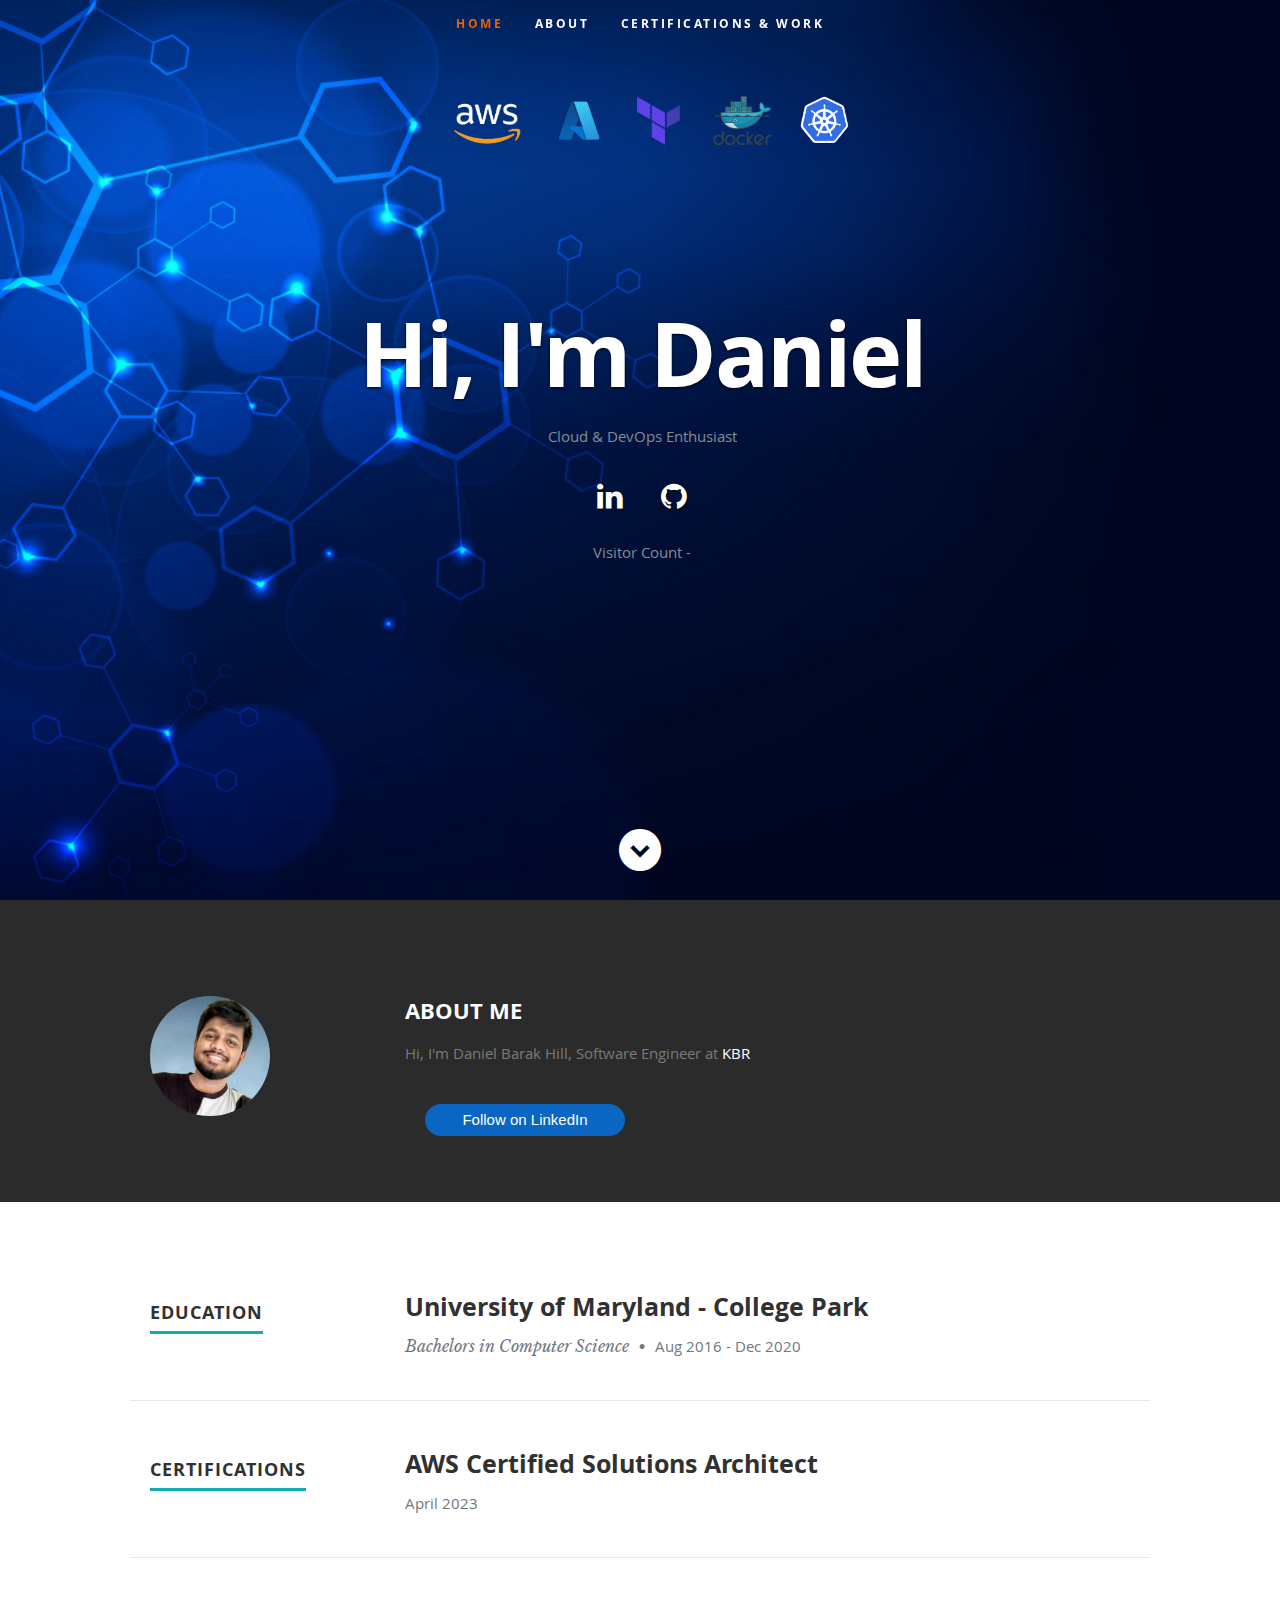
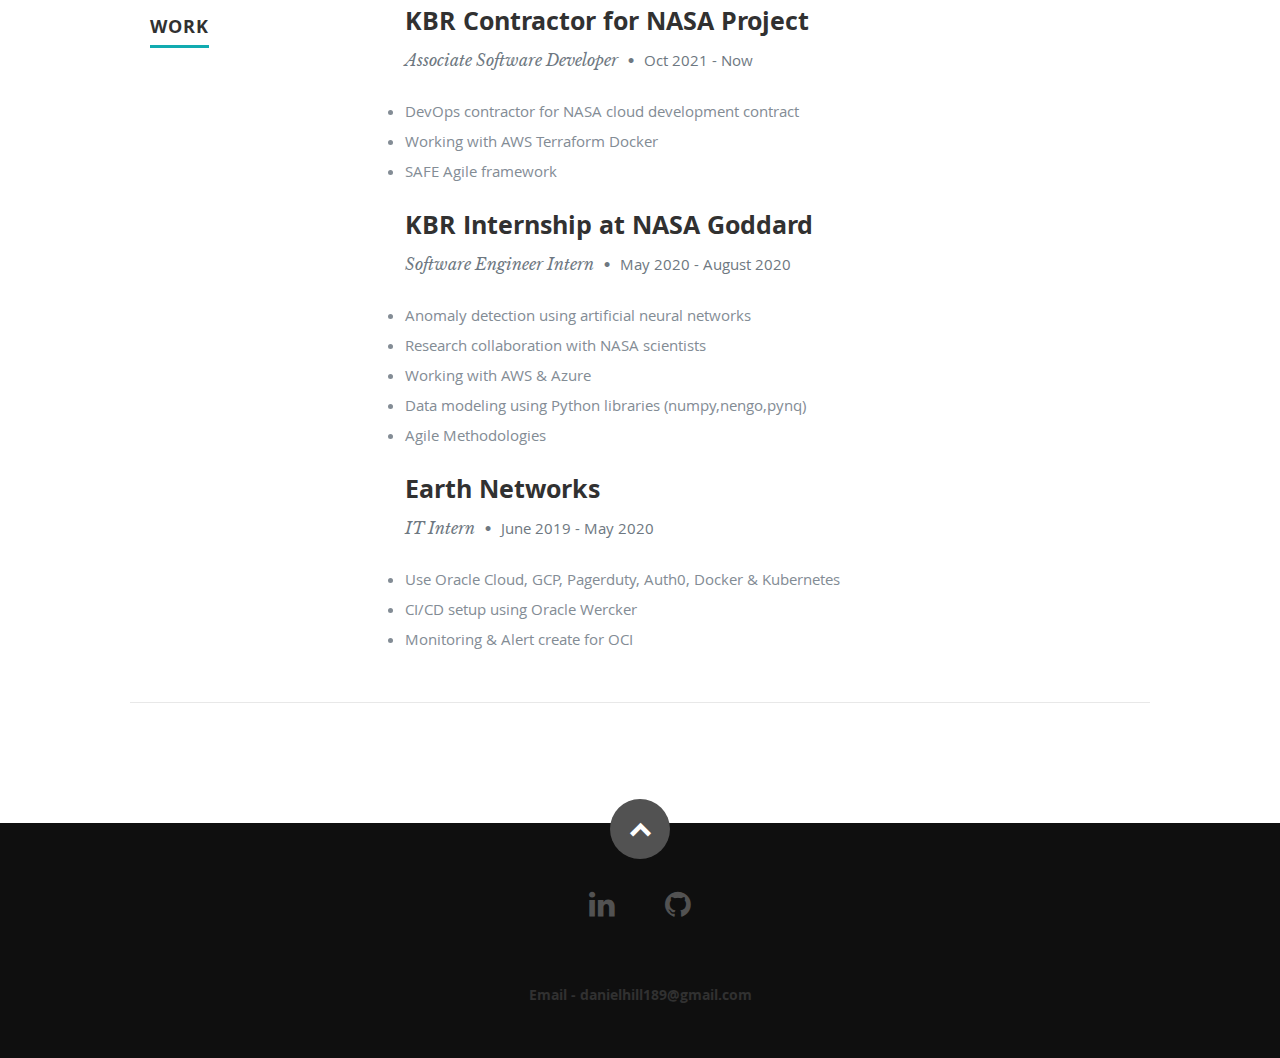
==== commit f5e9cb5a: "Test update html" ====
--- a/index.html
+++ b/index.html
@@ -322,7 +322,7 @@
 
                <div class="twelve columns">
 
-                  <h3>KBR Contracter for NASA Project</h3>
+                  <h3>KBR Contractor for NASA Project</h3>
                   <p class="info">Associate Software Developer <span>&bull;</span> <em class="date">Oct
                         2021 - Now</em></p>
 
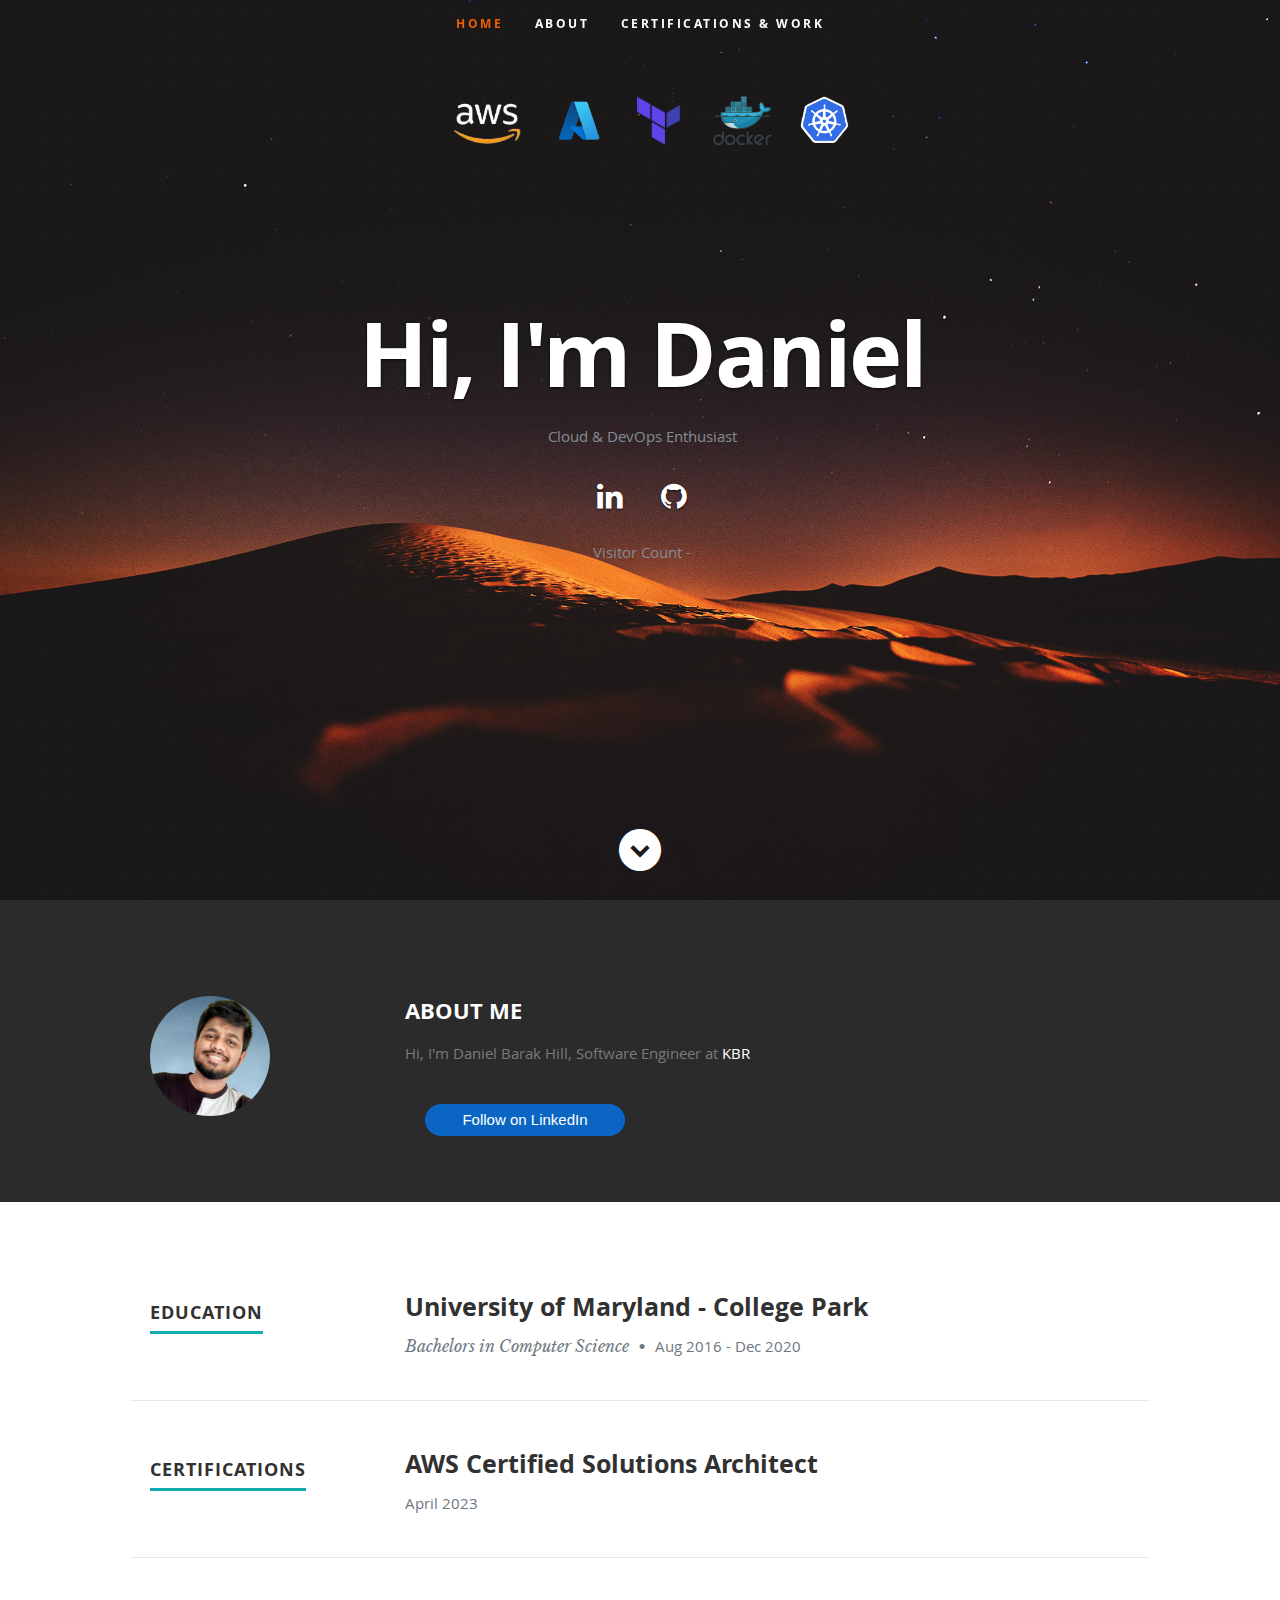
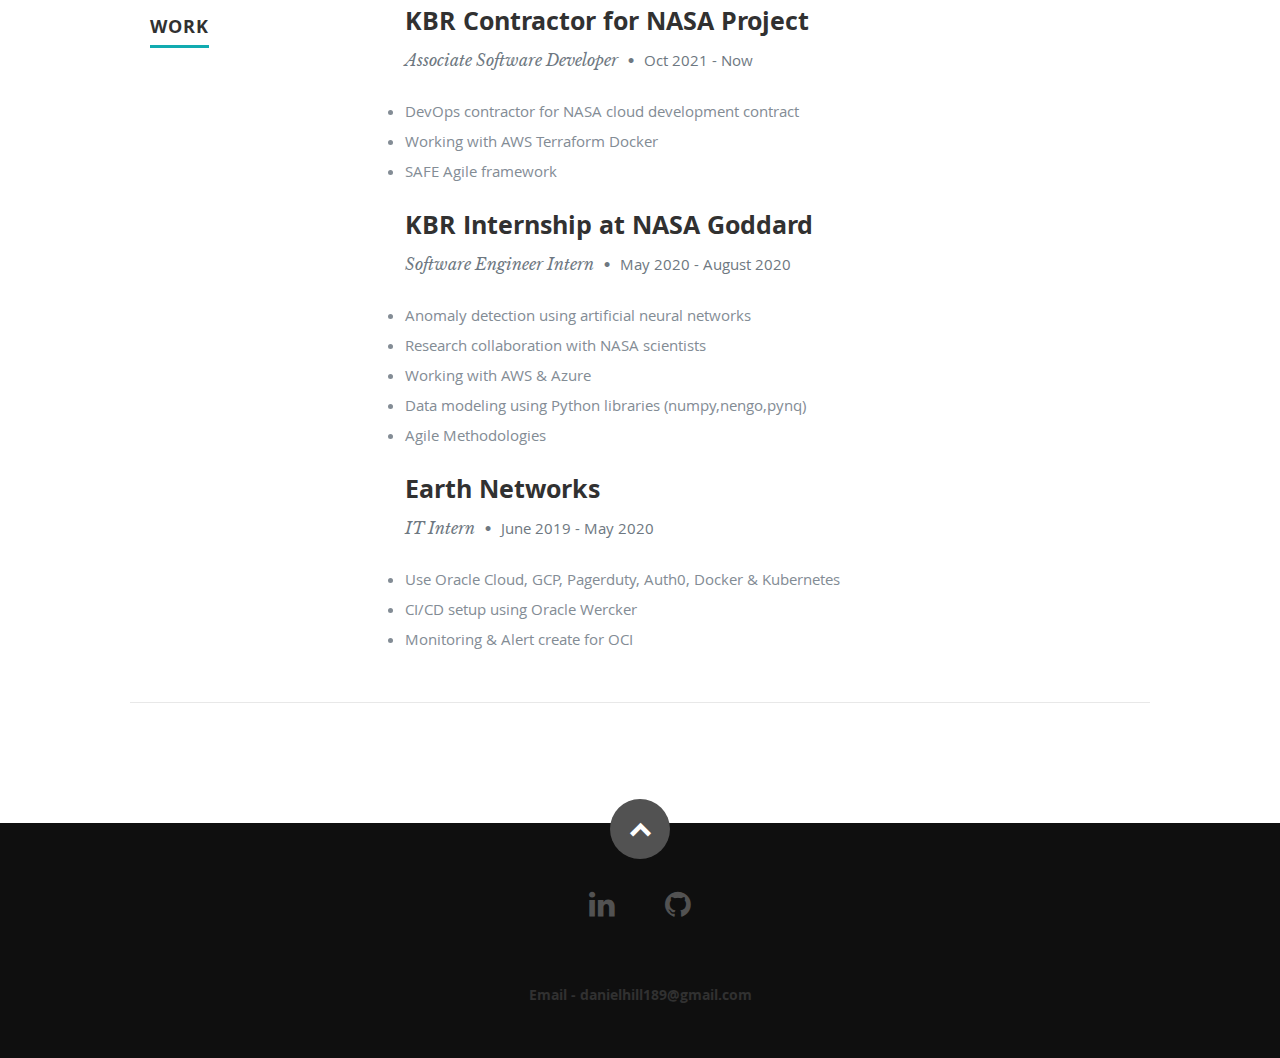
==== commit cff78885: "Add visitor count" ====
--- a/index.html
+++ b/index.html
@@ -425,13 +425,13 @@
    <script src="js/jquery.fittext.js"></script>
    <script src="js/magnific-popup.js"></script>
    <script src="js/init.js"></script>
-   <!-- <script>
-      fetch('https://klwawx925m.execute-api.us-east-2.amazonaws.com/dev')
+   <script>
+      fetch('https://3jtou20keh.execute-api.us-east-1.amazonaws.com/prod')
          .then(response => response.json())
          .then((data) => {
             document.getElementById('visitor_counter').innerText = data.Count
          })
-   </script> -->
+   </script>
 
 </body>
 
--- a/css/layout.css
+++ b/css/layout.css
@@ -33,7 +33,7 @@
    height: 800px;
    min-height: 500px;
    width: 100%;
-   background: #161415 url(../images/header-background.png) no-repeat top center;
+   background: #161415 url(../images/header-background-1.png) no-repeat top center;
    background-size: cover !important;
 	-webkit-background-size: cover !important;
    text-align: center;
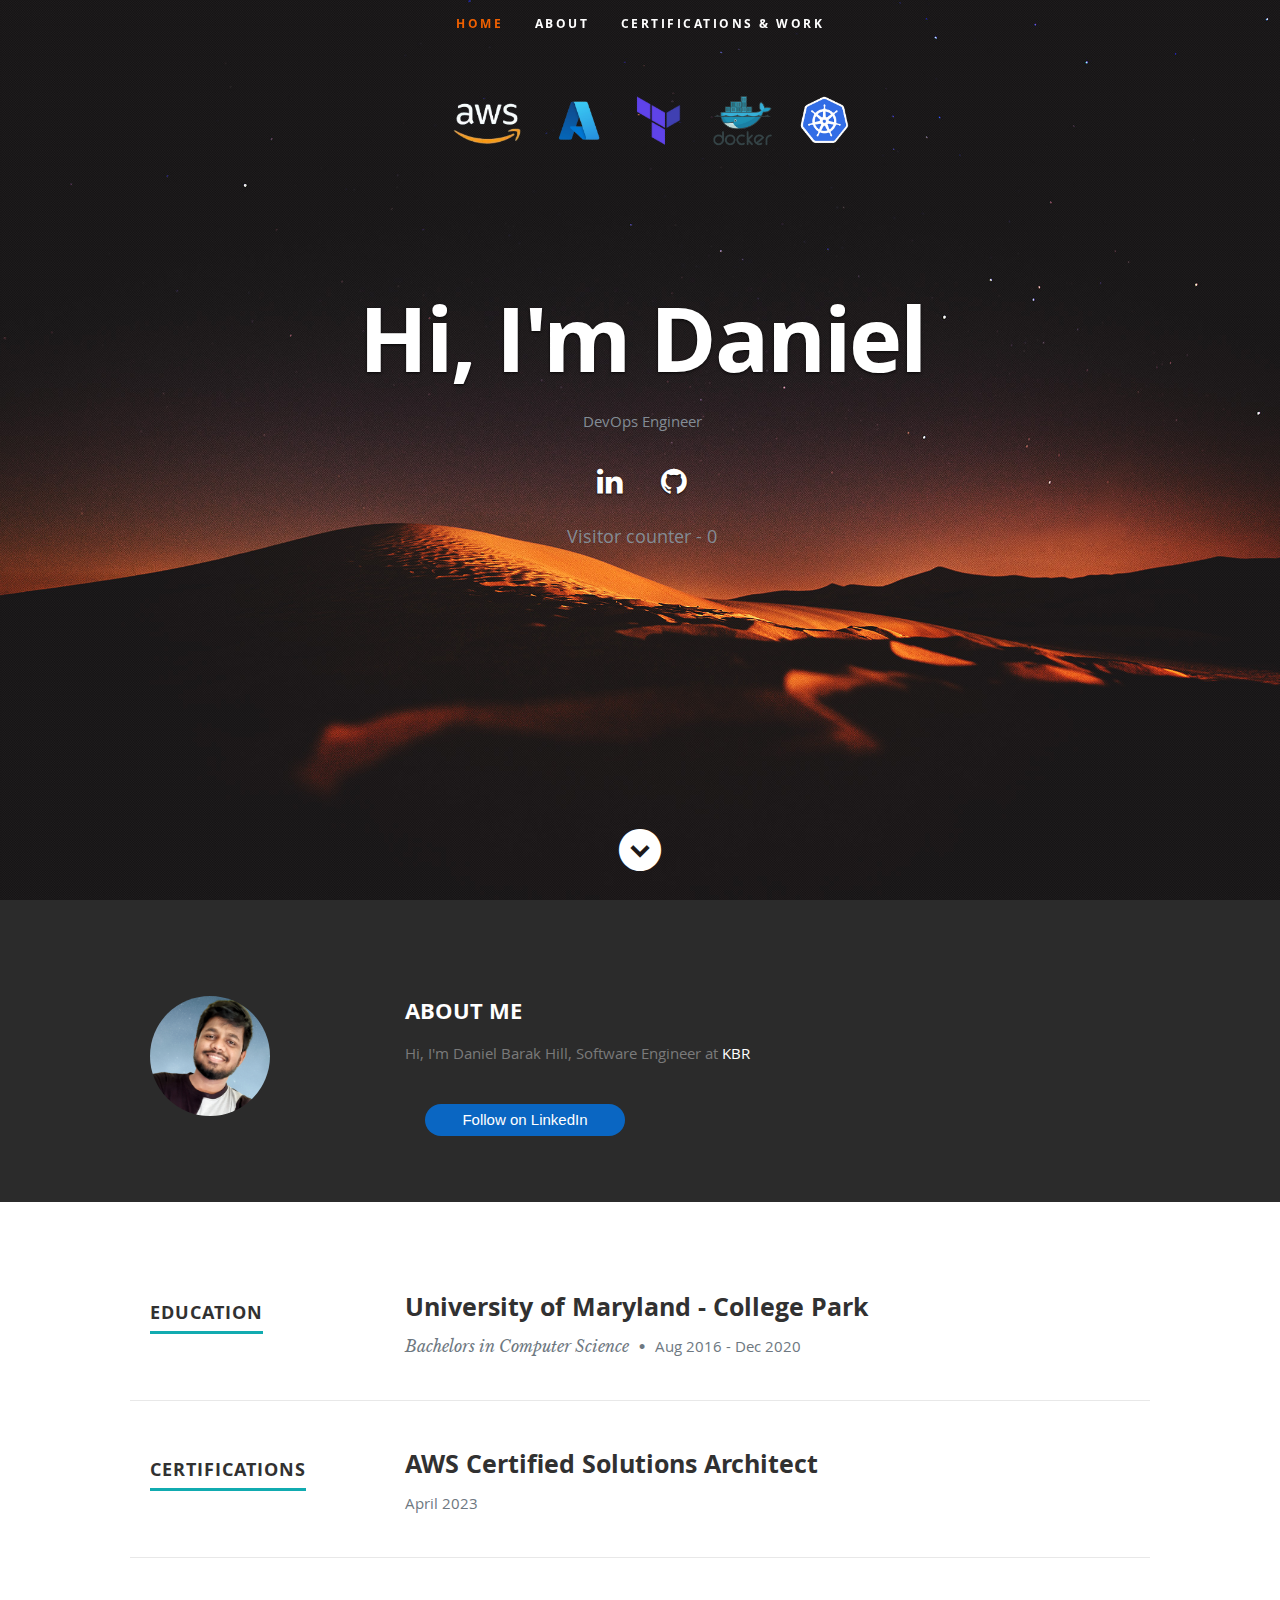
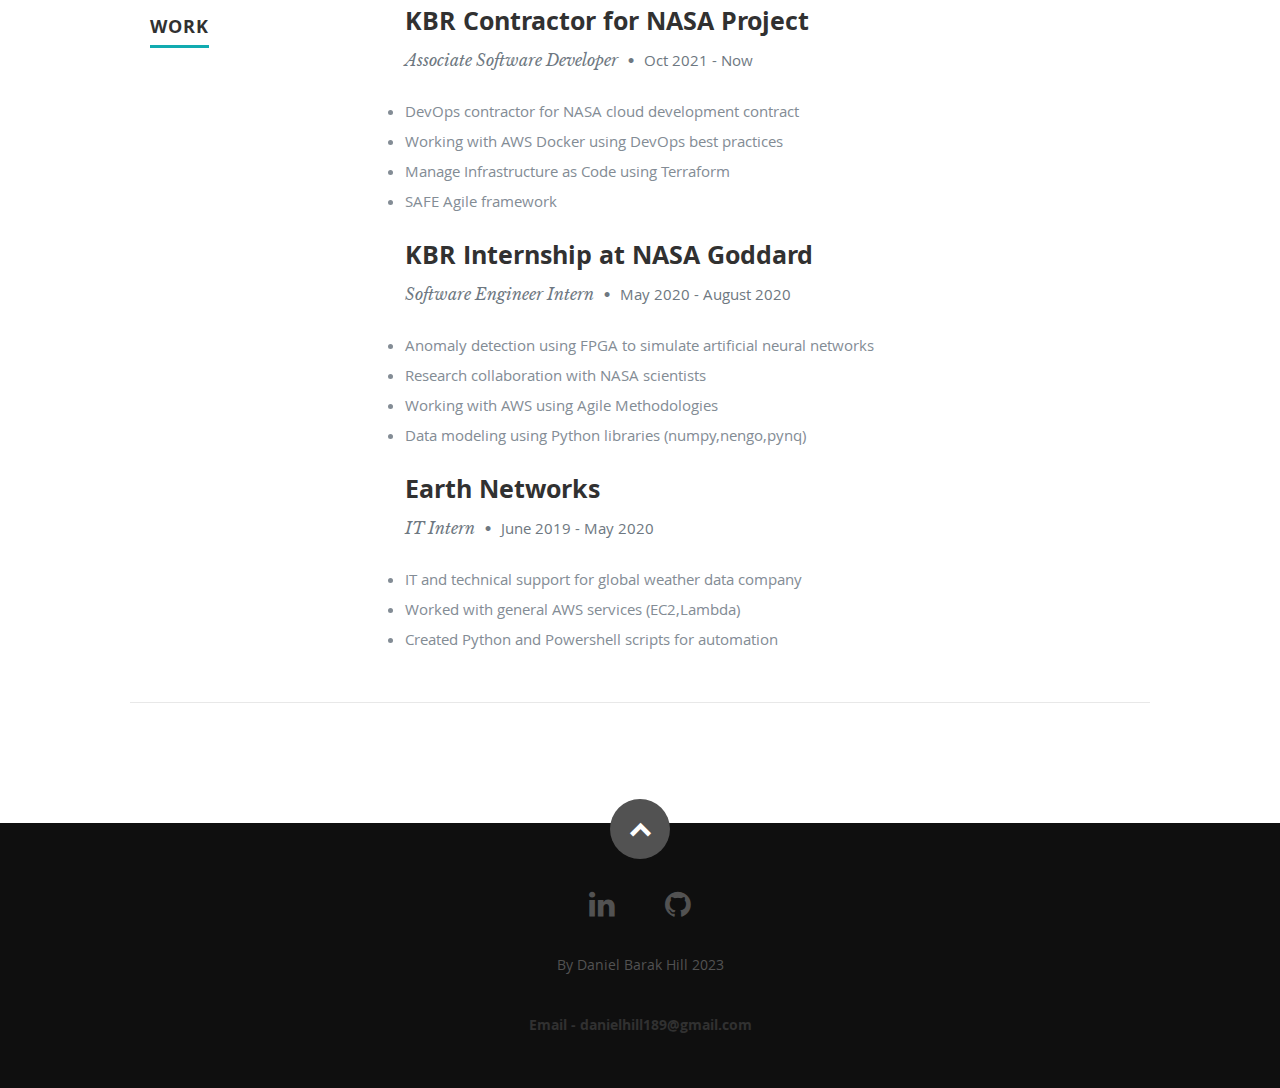
==== commit a30e7feb: "Add lambda to tf" ====
--- a/index.html
+++ b/index.html
@@ -75,15 +75,15 @@
 
       <div class="row banner">
          <div class="banner-text">
-            <h1 class="responsive-headline">Hi, I'm Daniel</h1>
-
-            <p>Cloud & DevOps Enthusiast</p>
+            <h1 class="responsive-hegit checadline">Hi, I'm Daniel</h1>
+
+            <p>DevOps Engineer</p>
             <ul class="social">
                <li><a href="https://www.linkedin.com/in/daniel-hill-76795a46/"><i class="fa fa-linkedin"></i></a></li>
                <li><a href="https://github.com/danielhill15"><i class="fa fa-github"></i></a></li>
                </li>
             </ul>
-            Visitor Count - <span id="visitor_counter" style="font-size: large" />
+            <p id="visitor_counter" style="font-size: large">Visitor counter - 0</p>
          </div>
       </div>
 
@@ -112,16 +112,7 @@
 
             <p> Hi, I'm Daniel Barak Hill, <span>Software Engineer at <a
                      href="https://www.kbr.com/en">KBR</a></span>
-               <!-- and <span>Article Writter</span> related to Cloud & DevOps. <span><a
-                     href="https://dev.to/lasanthasilva">Dev.to</a></span>|<span><a
-                     href="https://medium.com/@lsanjeewa947">Medium</a></span>|<span><a
-                     href="https://www.youtube.com/channel/UCUo3VtsWbCIH1twIsJbVuPg">Youtube</a></span> -->
-
-               <!-- <div class="columns download">
-               <p>
-                  <a href="#" class="button"><i class="fa fa-download"></i>Download Resume</a>
-               </p>
-            </div> -->
+
             <div class="columns download">
                <a class="libutton"
                   href="www.linkedin.com/comm/mynetwork/discovery-see-all?usecase=PEOPLE_FOLLOWS&followMember=daniel-hill-76795a46"
@@ -161,64 +152,6 @@
 
             </div>
 
-           <!--  <div class="row item">
-
-               <div class="twelve columns">
-
-                  <h3>Azure Fundamentals AZ-900</h3>
-                  <p class="info"><em class="date">Nov 2021</em></p>
-
-               </div>
-
-            </div> item end
-
-            <div class="row item">
-
-               <div class="twelve columns">
-
-                  <h3>Microsoft Security, Compliance, and
-                     Identity Fundamentals SC-900</h3>
-                  <p class="info"><em class="date">April 2022</em></p>
-
-               </div>
-
-            </div> item end
-
-            <div class="row item">
-
-               <div class="twelve columns">
-
-                  <h3>Oracle Cloud Infrastructure Foundations
-                     2021 Certified Associate</h3>
-                  <p class="info"><em class="date">Nov 2021</em></p>
-
-               </div>
-
-            </div> item end
-
-            <div class="row item">
-
-               <div class="twelve columns">
-
-                  <h3>PagerDuty Foundational Practitioner</h3>
-                  <p class="info"><em class="date">July 2021</em></p>
-
-               </div>
-
-            </div> item end -->
-
-            <!-- <div class="row item">
-
-               <div class="twelve columns">
-
-                  <h3>GCP - Qwicklabs</h3>
-                  <p class="info"><a
-                        href="https://www.qwiklabs.com/public_profiles/66441f0e-89d7-4a0f-8b82-837f150baed9">Badges</a>
-                  </p>
-
-               </div>
-
-            </div> item end -->
 
          </div> <!-- main-col end -->
 
@@ -245,65 +178,6 @@
 
             </div>
 
-           <!--  <div class="row item">
-
-               <div class="twelve columns">
-
-                  <h3>Azure Fundamentals AZ-900</h3>
-                  <p class="info"><em class="date">Nov 2021</em></p>
-
-               </div>
-
-            </div> item end
-
-            <div class="row item">
-
-               <div class="twelve columns">
-
-                  <h3>Microsoft Security, Compliance, and
-                     Identity Fundamentals SC-900</h3>
-                  <p class="info"><em class="date">April 2022</em></p>
-
-               </div>
-
-            </div> item end
-
-            <div class="row item">
-
-               <div class="twelve columns">
-
-                  <h3>Oracle Cloud Infrastructure Foundations
-                     2021 Certified Associate</h3>
-                  <p class="info"><em class="date">Nov 2021</em></p>
-
-               </div>
-
-            </div> item end
-
-            <div class="row item">
-
-               <div class="twelve columns">
-
-                  <h3>PagerDuty Foundational Practitioner</h3>
-                  <p class="info"><em class="date">July 2021</em></p>
-
-               </div>
-
-            </div> item end -->
-
-            <!-- <div class="row item">
-
-               <div class="twelve columns">
-
-                  <h3>GCP - Qwicklabs</h3>
-                  <p class="info"><a
-                        href="https://www.qwiklabs.com/public_profiles/66441f0e-89d7-4a0f-8b82-837f150baed9">Badges</a>
-                  </p>
-
-               </div>
-
-            </div> item end -->
-
          </div> <!-- main-col end -->
 
       </div> <!-- End Education -->
@@ -328,7 +202,8 @@
 
                   <p>
                      <li>DevOps contractor for NASA cloud development contract</li>
-                     <li>Working with AWS Terraform Docker</li>
+                     <li>Working with AWS Docker using DevOps best practices</li>
+                     <li>Manage Infrastructure as Code using Terraform</li>
                      <li>SAFE Agile framework</li>
                   </p>
 
@@ -346,12 +221,10 @@
                         2020 - August 2020</em></p>
 
                   <p>
-                     <li>Anomaly detection using artificial neural networks</li>
+                     <li>Anomaly detection using FPGA to simulate artificial neural networks</li>
                      <li>Research collaboration with NASA scientists</li>
-                     <li>Working with AWS & Azure</li>
-                     <li>Data modeling using Python libraries (numpy,nengo,pynq)</li>
-                     <li>Agile Methodologies</li>
-                  </p>
+                     <li>Working with AWS using Agile Methodologies</li>
+                     <li>Data modeling using Python libraries (numpy,nengo,pynq)</li>                  </p>
 
                </div>
 
@@ -366,9 +239,9 @@
                         2020</em></p>
 
                   <p>
-                     <li>Use Oracle Cloud, GCP, Pagerduty, Auth0, Docker & Kubernetes</li>
-                     <li>CI/CD setup using Oracle Wercker</li>
-                     <li>Monitoring & Alert create for OCI</li>
+                     <li>IT and technical support for global weather data company</li>
+                     <li>Worked with general AWS services (EC2,Lambda) </li>
+                     <li>Created Python and Powershell scripts for automation</li>
                   </p>
 
                </div>
@@ -395,9 +268,9 @@
                <li><a href="https://github.com/danielhill15"><i class="fa fa-github"></i></a></li>
             </ul>
 
-            <!-- <ul class="copyright">
-               <a href="https://sanju2.github.io/"> By Daniel Barak Hill 2022 </a>
-            </ul> -->
+            <ul class="copyright">
+               <a href="https://github.com/danielhill15/Profile-WebPage/"> By Daniel Barak Hill 2023 </a>
+            </ul>
 
             <br>
             <h6>Email - danielhill189@gmail.com</h6>
@@ -419,7 +292,6 @@
    <script src="http://ajax.googleapis.com/ajax/libs/jquery/1.10.2/jquery.min.js"></script>
    <script>window.jQuery || document.write('<script src="js/jquery-1.10.2.min.js"><\/script>')</script>
    <script type="text/javascript" src="js/jquery-migrate-1.2.1.min.js"></script>
-
    <script src="js/jquery.flexslider.js"></script>
    <script src="js/waypoints.js"></script>
    <script src="js/jquery.fittext.js"></script>
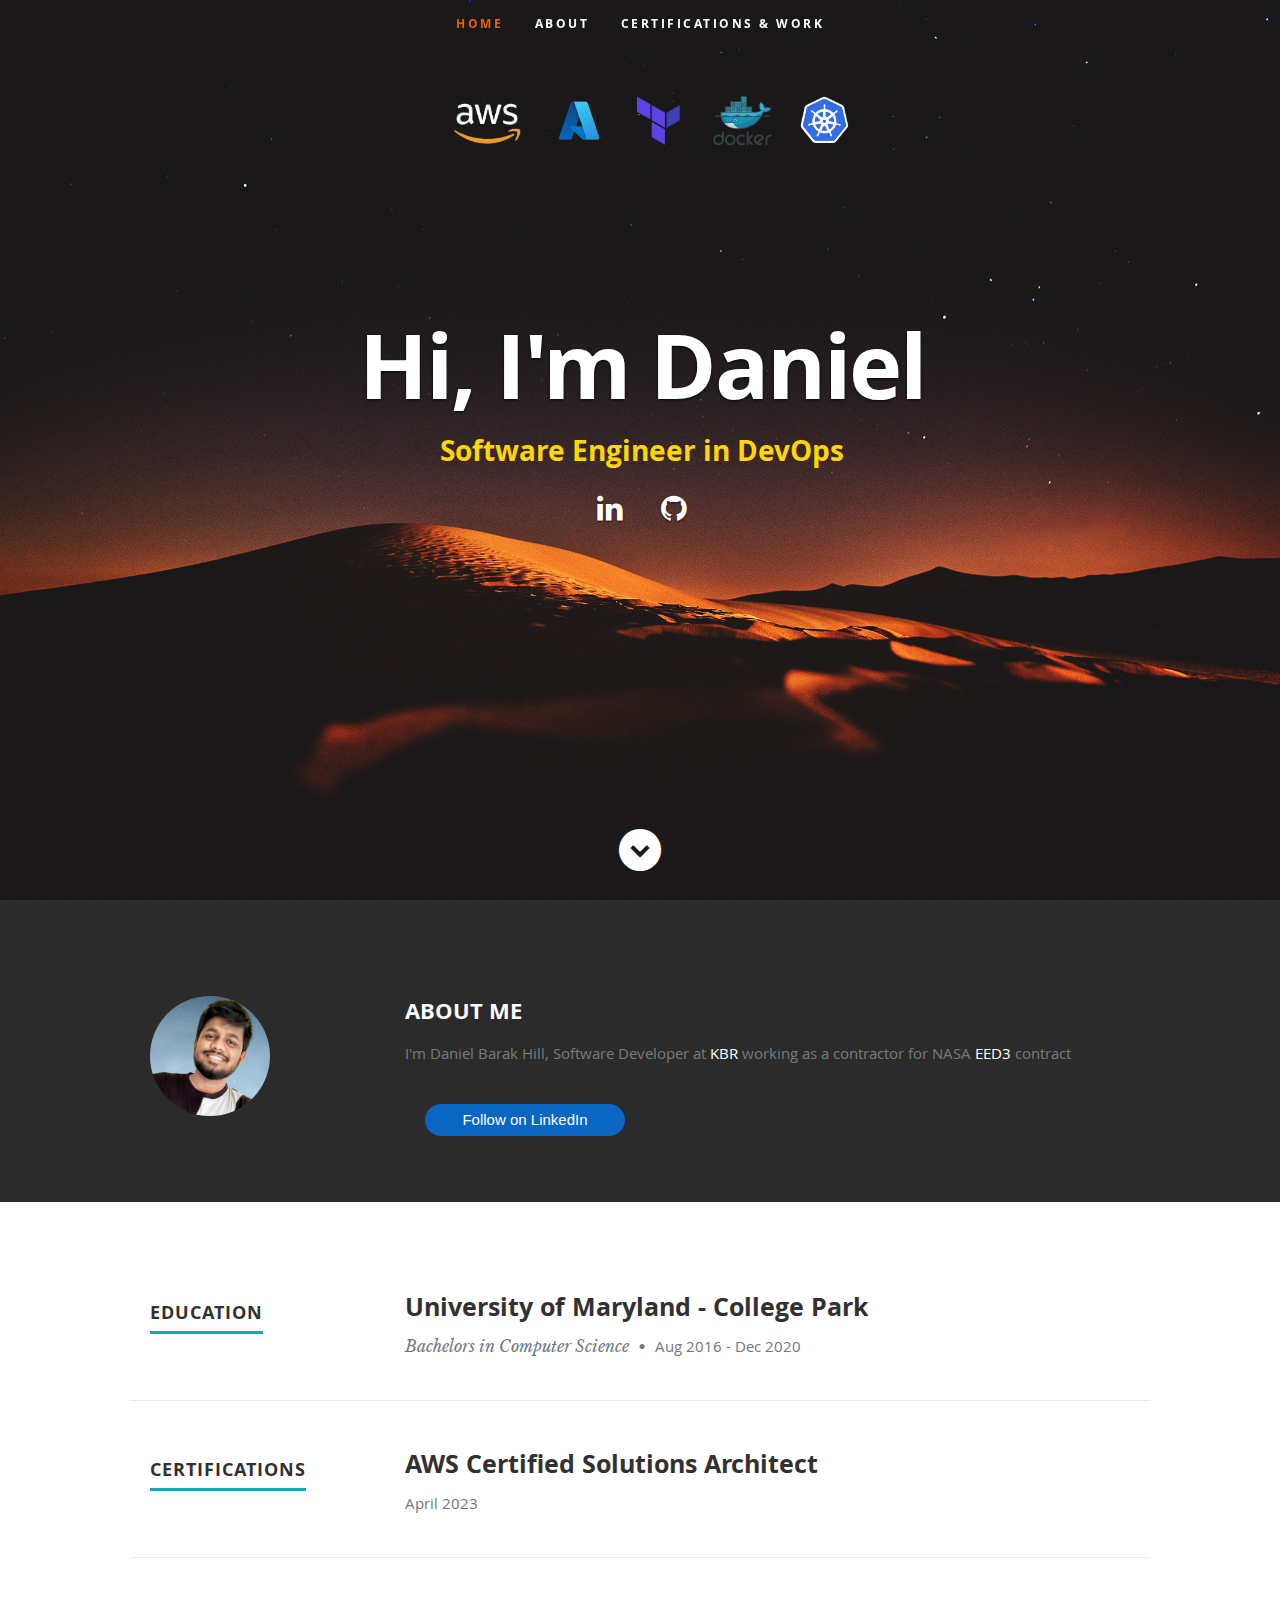
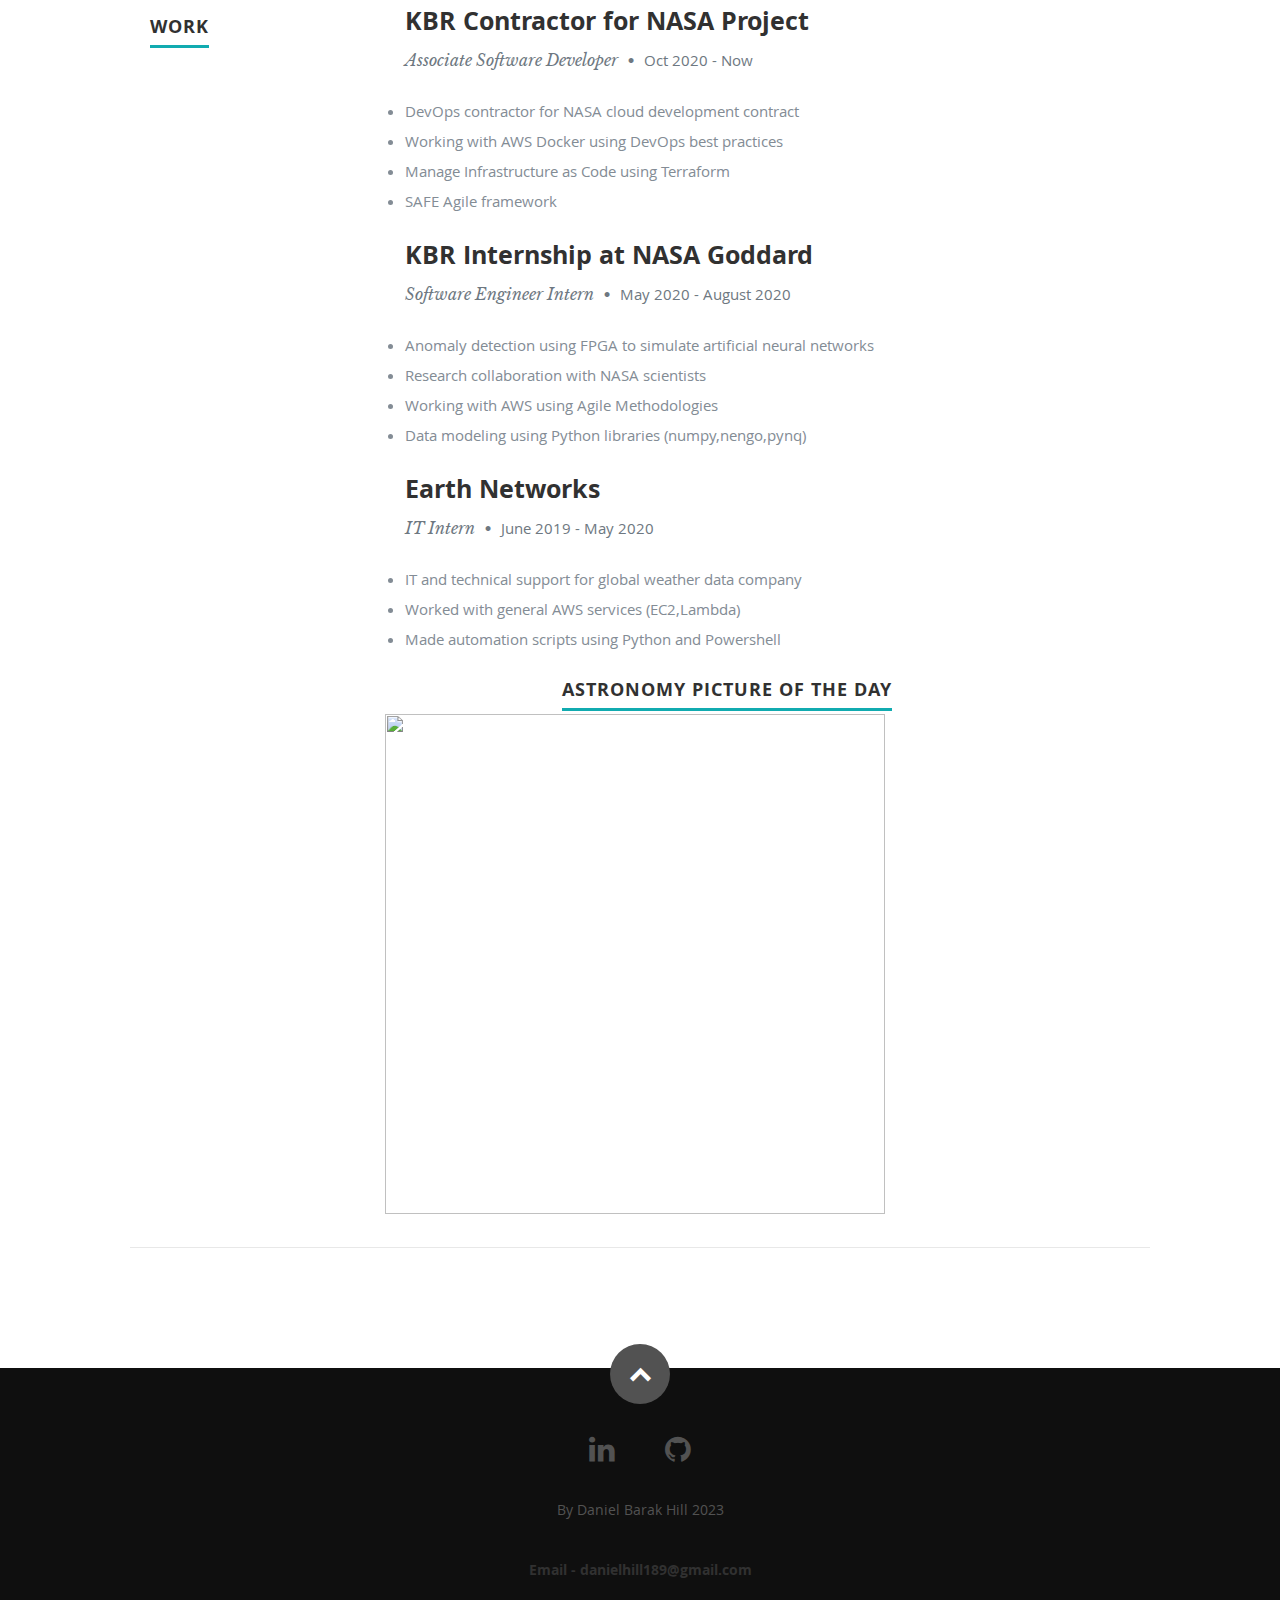
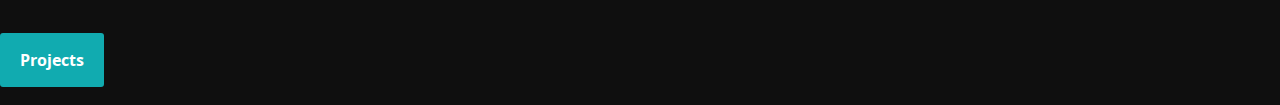
==== commit 54e31eb0: "Add files via upload" ====
--- a/index.html
+++ b/index.html
@@ -1,310 +1,600 @@
-<!DOCTYPE html>
-<!--[if lt IE 8 ]><html class="no-js ie ie7" lang="en"> <![endif]-->
-<!--[if IE 8 ]><html class="no-js ie ie8" lang="en"> <![endif]-->
-<!--[if (gte IE 8)|!(IE)]><!-->
-<html class="no-js" lang="en">
-<!--<![endif]-->
-
-<head>
-
-   <!--- Basic Page Needs
-   ================================================== -->
-   <meta charset="utf-8">
-   <title>Daniel Barak Hill</title>
-   <meta name="description" content="">
-   <meta name="author" content="">
-
-   <!-- Mobile Specific Metas
-   ================================================== -->
-   <meta name="viewport" content="width=device-width, initial-scale=1, maximum-scale=1">
-
-   <!-- CSS
-    ================================================== -->
-   <link rel="stylesheet" href="css/default.css">
-   <link rel="stylesheet" href="css/layout.css">
-   <link rel="stylesheet" href="css/media-queries.css">
-   <link rel="stylesheet" href="css/magnific-popup.css">
-
-   <!-- Script
-   ================================================== -->
-   <script src="js/modernizr.js"></script>
-   <script src="main.js"></script>
-
-   <!-- Favicons
-	================================================== -->
-   <link rel="shortcut icon" href="favicon.png">
-
-   <style>
-      .libutton {
-         display: flex;
-         flex-direction: column;
-         justify-content: center;
-         padding: 7px;
-         text-align: center;
-         outline: none;
-         text-decoration: none !important;
-         color: #ffffff !important;
-         width: 200px;
-         height: 32px;
-         border-radius: 16px;
-         background-color: #0A66C2;
-         font-family: "SF Pro Text", Helvetica, sans-serif;
-      }
-   </style>
-
-</head>
-
-<body>
-
-   <!-- Header
-   ================================================== -->
-   <header id="home">
-
-      <nav id="nav-wrap">
-
-         <a class="mobile-btn" href="#nav-wrap" title="Show navigation">Show navigation</a>
-         <a class="mobile-btn" href="#" title="Hide navigation">Hide navigation</a>
-
-         <ul id="nav" class="nav">
-            <li class="current"><a class="smoothscroll" href="#home">Home</a></li>
-            <li><a class="smoothscroll" href="#about">About</a></li>
-            <li><a class="smoothscroll" href="#resume">Certifications & Work</a></li>
-         </ul> <!-- end #nav -->
-
-      </nav> <!-- end #nav-wrap -->
-
-      <div class="row banner">
-         <div class="banner-text">
-            <h1 class="responsive-hegit checadline">Hi, I'm Daniel</h1>
-
-            <p>DevOps Engineer</p>
-            <ul class="social">
-               <li><a href="https://www.linkedin.com/in/daniel-hill-76795a46/"><i class="fa fa-linkedin"></i></a></li>
-               <li><a href="https://github.com/danielhill15"><i class="fa fa-github"></i></a></li>
-               </li>
-            </ul>
-            <p id="visitor_counter" style="font-size: large">Visitor counter - 0</p>
-         </div>
-      </div>
-
-      <p class="scrolldown">
-         <a class="smoothscroll" href="#about"><i class="icon-down-circle"></i></a>
-      </p>
-
-   </header> <!-- Header End -->
-
-
-   <!-- About Section
-   ================================================== -->
-   <section id="about">
-
-      <div class="row">
-
-         <div class="three columns">
-
-            <img class="profile-pic" src="images/me.png" alt="" />
-
-         </div>
-
-         <div class="nine columns main-col">
-
-            <h2>ABOUT ME</h2>
-
-            <p> Hi, I'm Daniel Barak Hill, <span>Software Engineer at <a
-                     href="https://www.kbr.com/en">KBR</a></span>
-
-            <div class="columns download">
-               <a class="libutton"
-                  href="www.linkedin.com/comm/mynetwork/discovery-see-all?usecase=PEOPLE_FOLLOWS&followMember=daniel-hill-76795a46"
-                  target="_blank">Follow on LinkedIn</a>
-            </div>
-
-         </div> <!-- end .main-col -->
-
-      </div>
-
-   </section> <!-- About Section End-->
-
-
-   <!-- Resume Section
-   ================================================== -->
-   <section id="resume">
-
-      <!-- Education
-      ----------------------------------------------- -->
-      <div class="row education">
-
-         <div class="three columns header-col">
-            <h1><span>Education</span></h1>
-         </div>
-
-         <div class="nine columns main-col">
-
-            <div class="row item">
-
-               <div class="twelve columns">
-
-                  <h3>University of Maryland - College Park</h3>
-                  <p class="info">Bachelors in Computer Science <span>&bull;</span> <em class="date">Aug
-                        2016 - Dec 2020</em></p>
-
-               </div>
-
-            </div>
-
-
-         </div> <!-- main-col end -->
-
-      </div> <!-- End Education -->
-
-       <!-- Certifications
-      ----------------------------------------------- -->
-      <div class="row education">
-
-         <div class="three columns header-col">
-            <h1><span>Certifications</span></h1>
-         </div>
-
-         <div class="nine columns main-col">
-
-            <div class="row item">
-
-               <div class="twelve columns">
-
-                  <h3>AWS Certified Solutions Architect</h3>
-                  <p class="info"><em class="date">April 2023</em></p>
-
-               </div>
-
-            </div>
-
-         </div> <!-- main-col end -->
-
-      </div> <!-- End Education -->
-
-      <!-- Work
-      ----------------------------------------------- -->
-      <div class="row work">
-
-         <div class="three columns header-col">
-            <h1><span>Work</span></h1>
-         </div>
-
-         <div class="nine columns main-col">
-
-            <div class="row item">
-
-               <div class="twelve columns">
-
-                  <h3>KBR Contractor for NASA Project</h3>
-                  <p class="info">Associate Software Developer <span>&bull;</span> <em class="date">Oct
-                        2021 - Now</em></p>
-
-                  <p>
-                     <li>DevOps contractor for NASA cloud development contract</li>
-                     <li>Working with AWS Docker using DevOps best practices</li>
-                     <li>Manage Infrastructure as Code using Terraform</li>
-                     <li>SAFE Agile framework</li>
-                  </p>
-
-               </div>
-
-            </div>
-
-            <div class="row item">
-
-
-               <div class="twelve columns">
-
-                  <h3>KBR Internship at NASA Goddard</h3>
-                  <p class="info">Software Engineer Intern <span>&bull;</span> <em class="date">May
-                        2020 - August 2020</em></p>
-
-                  <p>
-                     <li>Anomaly detection using FPGA to simulate artificial neural networks</li>
-                     <li>Research collaboration with NASA scientists</li>
-                     <li>Working with AWS using Agile Methodologies</li>
-                     <li>Data modeling using Python libraries (numpy,nengo,pynq)</li>                  </p>
-
-               </div>
-
-            </div>
-
-            <div class="row item">
-
-               <div class="twelve columns">
-
-                  <h3>Earth Networks</h3>
-                  <p class="info">IT Intern <span>&bull;</span> <em class="date">June 2019 - May
-                        2020</em></p>
-
-                  <p>
-                     <li>IT and technical support for global weather data company</li>
-                     <li>Worked with general AWS services (EC2,Lambda) </li>
-                     <li>Created Python and Powershell scripts for automation</li>
-                  </p>
-
-               </div>
-
-            </div>
-
-         </div> <!-- main-col end -->
-
-      </div> <!-- End Work -->
-
-   </section> <!-- Resume Section End-->
-
-
-   <!-- footer
-   ================================================== -->
-   <footer>
-
-      <div class="row">
-
-         <div class="twelve columns">
-
-            <ul class="social-links">
-               <li><a href="https://www.linkedin.com/in/daniel-hill-76795a46/"><i class="fa fa-linkedin"></i></a></li>
-               <li><a href="https://github.com/danielhill15"><i class="fa fa-github"></i></a></li>
-            </ul>
-
-            <ul class="copyright">
-               <a href="https://github.com/danielhill15/Profile-WebPage/"> By Daniel Barak Hill 2023 </a>
-            </ul>
-
-            <br>
-            <h6>Email - danielhill189@gmail.com</h6>
-            <!-- <h6>Mobile No - +301XXXXXXX</h6> -->
-
-            </ul>
-
-         </div>
-
-         <div id="go-top"><a class="smoothscroll" title="Back to Top" href="#home"><i class="icon-up-open"></i></a>
-         </div>
-
-      </div>
-
-   </footer> <!-- Footer End-->
-
-   <!-- Java Script
-   ================================================== -->
-   <script src="http://ajax.googleapis.com/ajax/libs/jquery/1.10.2/jquery.min.js"></script>
-   <script>window.jQuery || document.write('<script src="js/jquery-1.10.2.min.js"><\/script>')</script>
-   <script type="text/javascript" src="js/jquery-migrate-1.2.1.min.js"></script>
-   <script src="js/jquery.flexslider.js"></script>
-   <script src="js/waypoints.js"></script>
-   <script src="js/jquery.fittext.js"></script>
-   <script src="js/magnific-popup.js"></script>
-   <script src="js/init.js"></script>
-   <script>
-      fetch('https://3jtou20keh.execute-api.us-east-1.amazonaws.com/prod')
-         .then(response => response.json())
-         .then((data) => {
-            document.getElementById('visitor_counter').innerText = data.Count
-         })
-   </script>
-
-</body>
-
-</html>
+<!DOCTYPE html>
+<!--[if lt IE 8 ]><html class="no-js ie ie7" lang="en"> <![endif]-->
+<!--[if IE 8 ]><html class="no-js ie ie8" lang="en"> <![endif]-->
+<!--[if (gte IE 8)|!(IE)]><!-->
+<html class="no-js" lang="en">
+<!--<![endif]-->
+
+<head>
+
+   <!--- Basic Page Needs
+   ================================================== -->
+   <meta charset="utf-8">
+   <title>Daniel Barak Hill</title>
+   <meta name="description" content="">
+   <meta name="author" content="">
+
+   <!-- Mobile Specific Metas
+   ================================================== -->
+   <meta name="viewport" content="width=device-width, initial-scale=1, maximum-scale=1">
+
+   <!-- CSS
+    ================================================== -->
+   <link rel="stylesheet" href="css/default.css">
+   <link rel="stylesheet" href="css/layout.css">
+   <link rel="stylesheet" href="css/media-queries.css">
+   <link rel="stylesheet" href="css/magnific-popup.css">
+
+   <!-- Script
+   ================================================== -->
+   <script src="js/modernizr.js"></script>
+   <script src="main.js"></script>
+
+   <!-- Favicons
+	================================================== -->
+   <link rel="shortcut icon" href="favicon.png">
+
+   <style>
+      .libutton {
+         display: flex;
+         flex-direction: column;
+         justify-content: center;
+         padding: 7px;
+         text-align: center;
+         outline: none;
+         text-decoration: none !important;
+         color: #ffffff !important;
+         width: 200px;
+         height: 32px;
+         border-radius: 16px;
+         background-color: #0A66C2;
+         font-family: "SF Pro Text", Helvetica, sans-serif;
+      }
+   </style>
+   <script type='text/javascript'>
+      window.onload = function() {
+            try {
+                fetch(`https://api.nasa.gov/planetary/apod?api_key=o2MO9B3QaMNEwXQB5CYb6sI5L1VH176BFMRR63Td`, {
+                     method: 'GET',
+                     headers: {
+                        "Access-Control-Allow-Headers" : "Content-Type",
+                        "Access-Control-Allow-Origin": "*",
+                        "Access-Control-Allow-Methods": "OPTIONS,POST,GET"
+                     }})
+                    .then((res) => res.json())
+                    .then((data) => {
+                        console.log(data);
+                        const imageUrl = data.url;
+                        console.log('URL ' + imageUrl);
+                        fetch(imageUrl, {
+                     method: 'GET',
+                     headers: {
+                        "Access-Control-Allow-Headers" : "Content-Type",
+                        "Access-Control-Allow-Origin": "*",
+                        "Access-Control-Allow-Methods": "OPTIONS,POST,GET"
+                     }}).then((result) => result.blob())
+                        .then((nasadata) => {
+                            console.log('NASA ' + nasadata);
+                            document.getElementById("nasa-potd").src = URL.createObjectURL(nasadata);
+                        });
+                        
+                });
+            } catch(e) {
+               return false;
+            }
+          return false;
+        }
+   </script>
+
+<!-- <script type='text/javascript'>
+    window.onload = function() {
+      // find DOM elements
+      var latField = document.getElementById('lat');
+      var lngField = document.getElementById('long');
+      var form = document.getElementById('addressForm');
+      var addressField = form.address;
+    
+      // set handler for form.onsubmit event
+      form.onsubmit = function() {
+        return showAddressOnMap(addressField.value);
+      }
+      
+      // worker function to display marker on map at address
+      function showAddressOnMap(address) {
+        try{
+        //   var geocoderRequest = {
+        //     address: address
+        //   }
+        //   geocoder.geocode(geocoderRequest, function(results, status) {
+        //     if (status == google.maps.GeocoderStatus.OK) {
+        //       var location = results[0].geometry.location;
+        //       map.setCenter(location);
+        //       marker.setPosition(location);
+        //       var content = [];
+        //       content.push('<strong>' + results[0].formatted_address + '</strong>');
+        //       content.push('Lat: ' + location.lat());
+        //       content.push('Lng: ' + location.lng());
+        //       infowindow.setContent(content.join('<br/>'));
+        //       infowindow.open(map, marker);
+            var lng = "-75.6938643";
+            var lat = "45.4444068";
+            try {
+                fetch(`https://maps.googleapis.com/maps/api/geocode/json?address=23621%20Cornerstone%20Lane%20Damascus%20ON&key=AIzaSyDhAbQxZSo0OfhiwYbJ529kS3r1MILW5pM`)
+                    .then((res) => res.json())
+                    .then((data) => {
+                        console.log(data);
+                        lat = data.results[0].geometry.location.lat;
+                        lng = data.results[0].geometry.location.lng;
+                        
+
+                    //     let output = '<h2>Search results</h2>';
+                    //     data.forEach(book => {
+                    //     // Display search results
+                    // });
+                });
+            } catch {
+                console.log('Failed to retrieve data');
+            }
+            const imageUrl = "https://api.nasa.gov/planetary/earth/imagery?lon=" + lng + "&lat=" + lat + "&date=2018-01-01&dim=0.15&api_key=o2MO9B3QaMNEwXQB5CYb6sI5L1VH176BFMRR63Td";
+            console.log('URL ' + imageUrl);
+              latField.value = lat;
+              lngField.value = lng;
+        //     }
+        //   });
+          return false;
+        }
+        catch(e){
+          return false;//ensure form does not submit, even if there's an error
+        }
+      }
+    };
+    </script> -->
+
+</head>
+
+<body>
+
+   <!-- Header
+   ================================================== -->
+   <header id="home">
+
+      <nav id="nav-wrap">
+
+         <a class="mobile-btn" href="#nav-wrap" title="Show navigation">Show navigation</a>
+         <a class="mobile-btn" href="#" title="Hide navigation">Hide navigation</a>
+
+         <ul id="nav" class="nav">
+            <li class="current"><a class="smoothscroll" href="#home">Home</a></li>
+            <li><a class="smoothscroll" href="#about">About</a></li>
+            <li><a class="smoothscroll" href="#resume">Certifications & Work</a></li>
+         </ul> <!-- end #nav -->
+
+      </nav> <!-- end #nav-wrap -->
+
+      <div class="row banner">
+         <div class="banner-text">
+            
+            <h1 class="responsive-hegit checadline" style="color: #ffffff">Hi, I'm Daniel</h1>
+
+            <h2 style="color: #FFD700">Software Engineer in DevOps</h3>
+            
+            <ul class="social">
+               <li><a href="https://www.linkedin.com/in/daniel-hill-76795a46/"><i class="fa fa-linkedin"></i></a></li>
+               <li><a href="https://github.com/danielhill15"><i class="fa fa-github"></i></a></li>
+               </li>
+            </ul>
+            <p id="visitor_counter" style="font-size: large"></p>
+         </div>
+      </div>
+
+      <p class="scrolldown">
+         <a class="smoothscroll" href="#about"><i class="icon-down-circle"></i></a>
+      </p>
+
+   </header> <!-- Header End -->
+
+
+   <!-- About Section
+   ================================================== -->
+   <section id="about">
+
+      <div class="row">
+
+         <div class="three columns">
+
+            <img class="profile-pic" src="images/me.png" alt="" />
+
+         </div>
+
+         <div class="nine columns main-col">
+
+            <h2>ABOUT ME</h2>
+
+            <p> I'm Daniel Barak Hill, <span>Software Developer at <a
+                     href="https://www.kbr.com/en">KBR</a></span> working as a contractor for <span>NASA <a
+                        href="https://www.nasa.gov/press-release/nasa-awards-earth-science-data-and-information-system-contract">EED3</a> contract</span>
+
+            <div class="columns download">
+               <a class="libutton"
+                  href="www.linkedin.com/comm/mynetwork/discovery-see-all?usecase=PEOPLE_FOLLOWS&followMember=daniel-hill-76795a46"
+                  target="_blank">Follow on LinkedIn</a>
+            </div>
+
+         </div> <!-- end .main-col -->
+
+      </div>
+
+   </section> <!-- About Section End-->
+
+
+   <!-- Resume Section
+   ================================================== -->
+   <section id="resume">
+
+      <!-- Education
+      ----------------------------------------------- -->
+      <div class="row education">
+
+         <div class="three columns header-col">
+            <h1><span>Education</span></h1>
+         </div>
+
+         <div class="nine columns main-col">
+
+            <div class="row item">
+
+               <div class="twelve columns">
+
+                  <h3>University of Maryland - College Park</h3>
+                  <p class="info">Bachelors in Computer Science <span>&bull;</span> <em class="date"> Aug 2016 - Dec 2020</em></p>
+
+               </div>
+
+            </div>
+
+
+         </div> <!-- main-col end -->
+
+      </div> <!-- End Education -->
+
+       <!-- Certifications
+      ----------------------------------------------- -->
+      <div class="row education">
+
+         <div class="three columns header-col">
+            <h1><span>Certifications</span></h1>
+         </div>
+
+         <div class="nine columns main-col">
+
+            <div class="row item">
+
+               <div class="twelve columns">
+
+                  <h3>AWS Certified Solutions Architect</h3>
+                  <p class="info"><em class="date">April 2023</em></p>
+
+               </div>
+
+            </div>
+
+         </div> <!-- main-col end -->
+
+      </div> <!-- End Education -->
+
+      <!-- Work
+      ----------------------------------------------- -->
+      <div class="row work">
+
+         <div class="three columns header-col">
+            <h1><span>Work</span></h1>
+         </div>
+
+         <div class="nine columns main-col">
+
+            <div class="row item">
+
+               <div class="twelve columns">
+
+                  <h3>KBR Contractor for NASA Project</h3>
+                  <p class="info">Associate Software Developer <span>&bull;</span> <em class="date">Oct
+                        2020 - Now</em></p>
+
+                  <p>
+                     <li>DevOps contractor for NASA cloud development contract</li>
+                     <li>Working with AWS Docker using DevOps best practices</li>
+                     <li>Manage Infrastructure as Code using Terraform</li>
+                     <li>SAFE Agile framework</li>
+                  </p>
+
+               </div>
+
+            </div>
+
+            <div class="row item">
+
+
+               <div class="twelve columns">
+
+                  <h3>KBR Internship at NASA Goddard</h3>
+                  <p class="info">Software Engineer Intern <span>&bull;</span> <em class="date">May
+                        2020 - August 2020</em></p>
+
+                  <p>
+                     <li>Anomaly detection using FPGA to simulate artificial neural networks</li>
+                     <li>Research collaboration with NASA scientists</li>
+                     <li>Working with AWS using Agile Methodologies</li>
+                     <li>Data modeling using Python libraries (numpy,nengo,pynq)</li>                  </p>
+
+               </div>
+
+            </div>
+
+            <div class="row item">
+
+               <div class="twelve columns">
+
+                  <h3>Earth Networks</h3>
+                  <p class="info">IT Intern <span>&bull;</span> <em class="date">June 2019 - May
+                        2020</em></p>
+
+                  <p>
+                     <li>IT and technical support for global weather data company</li>
+                     <li>Worked with general AWS services (EC2,Lambda) </li>
+                     <li>Made automation scripts using Python and Powershell</li>
+                  </p>
+
+               </div>
+
+            </div>
+
+            <div>
+
+            </div>
+
+            <div class="row item">
+      
+               <div>
+                  <h1 style="text-align:center"><span>Astronomy Picture of the Day</span></h1>
+               </div>
+
+               <div>
+
+               </div>
+
+               <div>
+
+                  <img id="nasa-potd" src="potd.jpg" style="width:500px;height:500px;"/>
+
+               </div>
+
+            </div>
+
+         </div> <!-- main-col end -->
+
+      </div> <!-- End Work -->
+
+   </section> <!-- Resume Section End-->
+
+
+   <!-- footer
+   ================================================== -->
+   <footer>
+
+      <div class="row">
+
+         <div class="twelve columns">
+
+            <ul class="social-links">
+               <li><a href="https://www.linkedin.com/in/daniel-hill-76795a46/"><i class="fa fa-linkedin"></i></a></li>
+               <li><a href="https://github.com/danielhill15"><i class="fa fa-github"></i></a></li>
+            </ul>
+
+            <ul class="copyright">
+               <a href="https://github.com/danielhill15/Profile-WebPage/"> By Daniel Barak Hill 2023 </a>
+            </ul>
+
+            <br>
+            <h6>Email - danielhill189@gmail.com</h6>
+            <!-- <h6>Mobile No - +301XXXXXXX</h6> -->
+
+            </ul>
+
+         </div>
+
+         <div id="go-top"><a class="smoothscroll" title="Back to Top" href="#home"><i class="icon-up-open"></i></a>
+         </div>
+
+      </div>
+
+   </footer> <!-- Footer End-->
+
+   <button onclick = "window.location.href='projects.html';">Projects</button>
+
+
+   <!-- <form id="addressForm" action="/">
+    <div>
+      <label for="address">Address:</label>
+      <input type="text" name="address" id="address" />
+<input type="submit" id="addressButton" value="Get Satellite Image" /><br>
+	
+			
+    </div>
+  </form>
+
+  <input type="text" name="lat" id="lat" />
+  <input type="text" name="long" id="long" /> -->
+
+   <!-- <button onclick="myFunction()">Try It</button> -->
+
+    <!-- <p id="demo"></p>
+
+    <img id="myimage" style="width:1000px;height:1000px;"/> -->
+
+    <!-- <script>
+        async function myFunction() {
+            var lng = "";
+            var lat = "";
+            try {
+                await fetch(`https://maps.googleapis.com/maps/api/geocode/json?address=23621%20Cornerstone%20Lane%20Damascus%20ON&key=AIzaSyDhAbQxZSo0OfhiwYbJ529kS3r1MILW5pM`)
+                    .then((res) => res.json())
+                    .then((data) => {
+                        console.log(data);
+                        lat = data.results[0].geometry.location.lat;
+                        lng = data.results[0].geometry.location.lng;
+                        
+
+                    //     let output = '<h2>Search results</h2>';
+                    //     data.forEach(book => {
+                    //     // Display search results
+                    // });
+                });
+            } catch {
+                console.log('Failed to retrieve data');
+            }
+            const imageUrl = "https://api.nasa.gov/planetary/earth/imagery?lon=" + lng + "&lat=" + lat + "&date=2018-01-01&dim=0.15&api_key=o2MO9B3QaMNEwXQB5CYb6sI5L1VH176BFMRR63Td";
+            console.log('URL ' + imageUrl);
+        try {
+            await fetch(imageUrl).then((result) => result.blob())
+                .then((nasadata) => {
+                    console.log('NASA ' + nasadata);
+                    document.getElementById("myimage").src = URL.createObjectURL(nasadata);
+                });
+        } catch {
+            console.log('Failed to retrieve data');
+        }
+        // const response = await fetch("https://maps.googleapis.com/maps/api/geocode/json?address=24%20Sussex%20Drive%20Ottawa%20ON&key=AIzaSyDhAbQxZSo0OfhiwYbJ529kS3r1MILW5pM");
+        // const jsonData = await response.json();
+        // console.log(response);
+        // document.getElementById("demo").innerHTML = "Latitude: " + response.results.geometry.location.lat + 
+        // "<br>Longitude: " + response.results.geometry.location.lng;
+       
+       
+       
+        // showPosition(jsonData);
+            // navigator.geolocation.getCurrentPosition(showPosition);
+        //   } catch {
+        //     document.getElementById("demo").innerHTML = 'Unable to find location';
+        //   }
+        }
+        <script/>
+     -->
+
+<!--   
+  // Defining some global variables
+  //var map, geocoder, marker, infowindow;
+  
+  //window.onload = function() { 
+	  
+    // Creating a new map
+    // var options = {  
+    //   zoom: 3,  
+    //   center: new google.maps.LatLng(37.09, -95.71),  
+    //   mapTypeId: google.maps.MapTypeId.ROADMAP  
+    // };  
+	  
+    // map = new google.maps.Map(document.getElementById('map'), options);
+
+    // Getting a reference to the HTML form
+//     var form = document.getElementById('addressForm');
+
+//     // Catching the forms submit event
+//     form.onsubmit = function() {
+//       // Getting the address from the text input
+//       const address = document.getElementById('address').value;
+//       document.getElementById('lat').value= address;
+      
+//       // Making the Geocoder call 
+//     //   getCoordinates(address);
+//        console.log(address);
+//       // Preventing the form from doing a page submit
+//     //   return true;
+      
+//     }
+    
+//   }
+
+  // Create a function the will return the coordinates for the address
+//   function getCoordinates(address) {
+//     // Check to see if we already have a geocoded object. If not we create one
+//     if(!geocoder) {
+//       geocoder = new google.maps.Geocoder();	
+//     }
+
+//     // Creating a GeocoderRequest object
+//     var geocoderRequest = {
+//       address: address
+//     }
+
+//     // Making the Geocode request
+//     geocoder.geocode(geocoderRequest, function(results, status) {
+      
+//       // Check if status is OK before proceeding
+//       if (status == google.maps.GeocoderStatus.OK) {
+
+//         // Center the map on the returned location
+//         map.setCenter(results[0].geometry.location);
+
+//         // Check to see if we've already got a Marker object
+//         if (!marker) {
+//           // Creating a new marker and adding it to the map
+//           marker = new google.maps.Marker({
+//             map: map
+//           });
+//         }
+        
+//         // Setting the position of the marker to the returned location
+//         marker.setPosition(results[0].geometry.location);
+
+//         // Check to see if we've already got an InfoWindow object
+//         if (!infowindow) {
+//           // Creating a new InfoWindow
+//           infowindow = new google.maps.InfoWindow();
+//         }
+
+//         // Creating the content of the InfoWindow to the address
+//         // and the returned position
+//         var content = '<strong>' + results[0].formatted_address + '</strong><br />';
+//         content += 'Lat: ' + results[0].geometry.location.lat() + '<br />';
+//         content += 'Lng: ' + results[0].geometry.location.lng();
+
+
+
+//        // Adding the content to the InfoWindow
+//         infowindow.setContent(content);
+
+//         // Opening the InfoWindow
+//         infowindow.open(map, marker);
+
+	
+	
+//         document.getElementBy('lat').value=  results[0].geometry.location.lat();
+// 	document.getElementBy('long').value=  results[0].geometry.location.lat();
+	
+
+
+//       } 
+      
+//     });
+  
+//   }
+
+// })();
+//      -->
+
+    
+
+    <!-- Java Script
+//    ================================================== -->
+   <script src="http://ajax.googleapis.com/ajax/libs/jquery/1.10.2/jquery.min.js"></script>
+   <script>window.jQuery || document.write('<script src="js/jquery-1.10.2.min.js"><\/script>')</script>
+   <script type="text/javascript" src="js/jquery-migrate-1.2.1.min.js"></script>
+   <script src="js/jquery.flexslider.js"></script>
+   <script src="js/waypoints.js"></script>
+   <script src="js/jquery.fittext.js"></script>
+   <script src="js/magnific-popup.js"></script>
+   <script src="js/init.js"></script>
+
+</body>
+
+</html>
